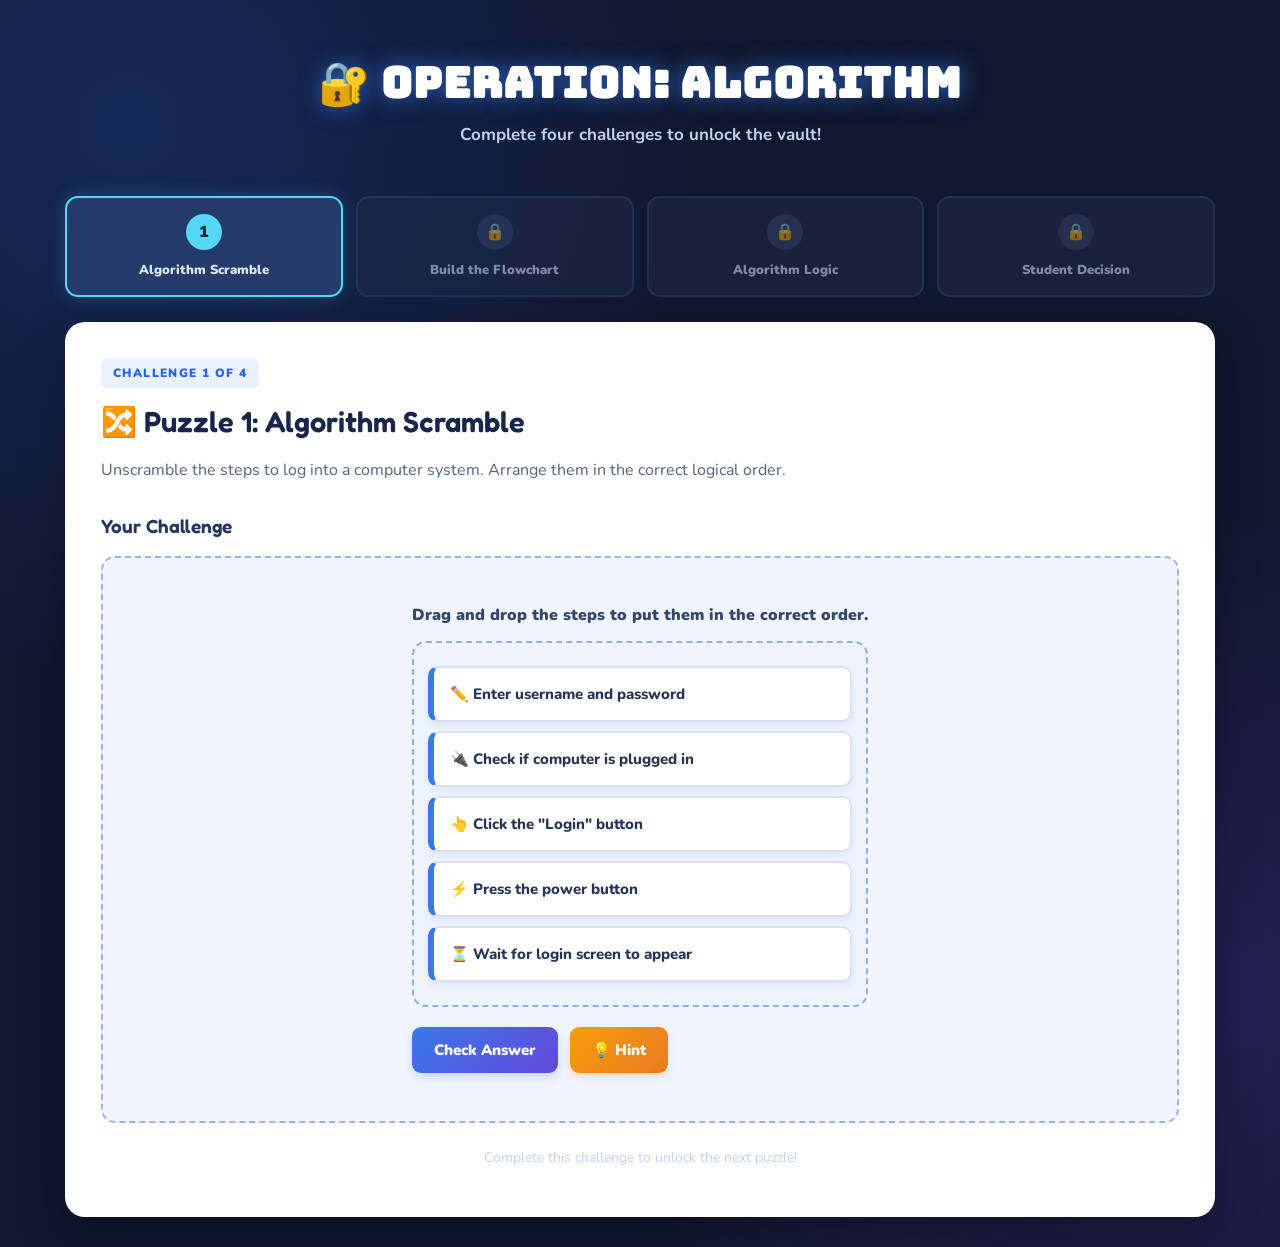
==== index.html @ 51a8e347 "Initial commit" ====
<!DOCTYPE html>
<html lang="en">
  <head>
    <meta charset="UTF-8">
    <link rel="stylesheet" href="./style.css">
    <meta name="viewport" content="width=device-width, initial-scale=1.0">
    <title>Operation: Algorithm</title>
  </head>
  <body>
<link href="https://fonts.googleapis.com/css2?family=Bungee&family=Fredoka:wght@500;600;700&family=Nunito:wght@400;600;700;800;900&display=swap" rel="stylesheet">    
  
<div class="page">

  <header class="page-header">
    <h1>🔐 Operation: Algorithm</h1>
    <p>Complete four challenges to unlock the vault!</p>
  </header>

  <!-- PROGRESS TRACKER -->

  <nav class="progress-tracker">
  <div id="progress1" class="progress-step active">
    <span>1</span><p>Algorithm Scramble</p>
  </div>
  <div id="progress2" class="progress-step locked">
    <span>🔒</span><p>Build the Flowchart</p>
  </div>
  <div id="progress3" class="progress-step locked">
    <span>🔒</span><p>Algorithm Logic</p>
  </div>
  <div id="progress4" class="progress-step locked">
    <span>🔒</span><p>Student Decision</p>
  </div>
</nav>


  <!-- ACTIVE PUZZLE -->

  <main class="puzzle-card">

    <section id="puzzle1">
    <div class="puzzle-heading">
      <span class="level">CHALLENGE 1 OF 4</span>
      <h2>🔀 Puzzle 1: Algorithm Scramble</h2>
      <p>
        Unscramble the steps to log into a computer system.
        Arrange them in the correct logical order.
      </p>
    </div>

    <div class="activity-area">

      <h3>Your Challenge</h3>

      <div class="placeholder">
        
<div class="scramble-activity">

  <p class="instructions">
    Drag and drop the steps to put them in the correct order.
  </p>

  <ol id="stepList" class="step-list">

    <li draggable="true" data-step="4">
      ✏️ Enter username and password
    </li>

    <li draggable="true" data-step="1">
      🔌 Check if computer is plugged in
    </li>

    <li draggable="true" data-step="5">
      👆 Click the "Login" button
    </li>

    <li draggable="true" data-step="2">
      ⚡ Press the power button
    </li>

    <li draggable="true" data-step="3">
      ⏳ Wait for login screen to appear
    </li>

  </ol>

  <div class="button-area">

    <button id="checkAnswer">Check Answer</button>

    <button id="hintButton" class="hint-button">
      💡 Hint
    </button>

    <button id="nextPuzzle" class="next-button" hidden>
  Next Puzzle →
</button>

  </div>

  <div id="feedback" class="feedback"></div>

  <div id="hintMessage" class="hint-message"></div>

</div>

      </div>

    </div>

    <div class="puzzle-footer">
      <p>Complete this challenge to unlock the next puzzle!</p>
    </div>
    </section>
    
<!-- PUZZLE 2 -->
<section id="puzzle2" class="puzzle-section" hidden>

  <div class="puzzle-heading">
  <span class="level">CHALLENGE 2 OF 4</span>
  <h2>📚 Puzzle 2: Build the Flowchart</h2>
  <p>
    You arrive at school and need to get your materials for the morning classes. What is the correct sequence of steps you need to tkae to unlock your locker and get ready for the day.
  </p>
</div>

<div class="flowchart-activity">

  <div class="shape-palette">
    <h3>Available Shapes</h3>
    <p>Drag each piece into the flowchart.</p>

    <div class="draggable-pieces">

  <div class="flow-piece start-piece" draggable="true" data-piece="start">
    START
  </div>

  <div class="flow-piece process-piece" draggable="true" data-piece="locker">
    Go to your locker
  </div>

  <div class="flow-piece process-piece" draggable="true" data-piece="combination">
    Enter your combination
  </div>

  <div class="flow-piece decision-piece" draggable="true" data-piece="decision">
    Does the locker open?
  </div>

  <div class="flow-piece process-piece" draggable="true" data-piece="materials">
    Get materials for morning classes
  </div>

  <div class="flow-piece process-piece" draggable="true" data-piece="secure">
    Close locker and secure lock
  </div>

  <div class="flow-piece process-piece" draggable="true" data-piece="retry">
    Check combination and try again
  </div>

  <div class="flow-piece end-piece" draggable="true" data-piece="end">
    END
  </div>

</div>
  </div>

  <div class="flowchart-workspace">
  <h3>Flowchart Diagram</h3>
  <p>Drag the shapes into the correct places.</p>

  <div class="flow-column">

    <div class="flow-slot" data-answer="start"></div>
    <div class="arrow">↓</div>

    <div class="flow-slot" data-answer="locker"></div>
    <div class="arrow">↓</div>

    <div class="flow-slot" data-answer="combination"></div>
    <div class="arrow">↓</div>

    <div class="flow-slot decision-slot" data-answer="decision"></div>

  </div>

  <!-- Branches appear after the decision is placed -->
  <div id="decisionBranches" hidden>

    <div class="branch-area">

      <div class="branch">
        <h4>YES</h4>
        <div class="arrow">↓</div>
        <div class="flow-slot" data-answer="materials"></div>
        <div class="arrow">↓</div>
        <div class="flow-slot" data-answer="secure"></div>
      </div>

      <div class="branch">
        <h4>NO</h4>
        <div class="arrow">↓</div>
        <div class="flow-slot" data-answer="retry"></div>
        <div class="arrow">↶</div>
        <p>Return to Enter your combination</p>
      </div>

    </div>

    <p class="merge-note">After securing your locker, follow the path to END.</p>

    <div class="arrow">↓</div>
    <div class="flow-slot end-slot" data-answer="end"></div>

  </div>
</div>
</div>

<div class="button-area">
  <button id="checkFlowchart">Check Answer</button>
  <button id="hintFlowchart" class="hint-button">💡 Hint</button>
  <button id="nextPuzzle3" class="next-button" hidden>
    Next Puzzle →
  </button>
</div>

<div id="flowFeedback" class="feedback"></div>
<div id="flowHint" class="hint-message"></div>

</section>

<!-- PUZZLE 3 -->
    
<section id="puzzle3" class="puzzle-section" hidden>

  <div class="puzzle-heading">
    <span class="level">CHALLENGE 3 OF 4</span>
    <h2>🧠 Puzzle 3: Find the Largest Number</h2>

    <p>
      Looking at a short list of numbers, you might quickly spot the largest
      number. But what if a computer had to search through hundreds, thousands,
      or even millions of numbers?
    </p>

    <p>
      A computer needs step-by-step instructions to solve this problem.
      In this challenge, you'll build an algorithm that checks each number,
      keeps track of the largest one, and reports the answer when it reaches
      the end of the list.
    </p>
  </div>


<div class="flowchart-activity">

  <div class="shape-palette">
    <h3>Available Steps</h3>
    <p>Drag each piece into the flowchart.</p>

    <div class="draggable-pieces" id="pieces3">
      <div class="flow-piece start-piece" draggable="true" data-piece="start3">START</div>
      <div class="flow-piece process-piece" draggable="true" data-piece="initialize">Set the largest number to the first number in the list.</div>
      <div class="flow-piece process-piece" draggable="true" data-piece="next">Look at the next number in the list.</div>
      <div class="flow-piece decision-piece" draggable="true" data-piece="compare">Is this number larger than the current largest number?</div>
      <div class="flow-piece process-piece" draggable="true" data-piece="update">Update the largest number.</div>
      <div class="flow-piece decision-piece" draggable="true" data-piece="more">Are there more numbers to check?</div>
      <div class="flow-piece process-piece" draggable="true" data-piece="report">Report the largest number.</div>
      <div class="flow-piece end-piece" draggable="true" data-piece="end3">END</div>
    </div>
  </div>

  <div class="flowchart-workspace">
    <h3>Build the Algorithm</h3>
    <p>Your challenge: Arrange the steps to show how a computer finds the largest number.</p>

    <div class="flow-column">
      <div class="flow-slot" data-answer="start3"></div>
      <div class="arrow">↓</div>
      <div class="flow-slot" data-answer="initialize"></div>
      <div class="arrow">↓</div>
      <div class="flow-slot" data-answer="next"></div>
      <div class="arrow">↓</div>
      <div class="flow-slot decision-slot" data-answer="compare"></div>
    </div>

    <div id="compareBranches" hidden>
      <div class="branch-area">
        <div class="branch">
          <h4>YES</h4>
          <div class="arrow">↓</div>
          <div class="flow-slot" data-answer="update"></div>
        </div>

        <div class="branch">
          <h4>NO</h4>
          <div class="arrow">↓</div>
          <p>Keep the current largest number</p>
        </div>
      </div>

      <div class="arrow">↓</div>

      <div class="flow-column">
        <div class="flow-slot decision-slot" data-answer="more"></div>
      </div>

      <div id="moreBranches" hidden>
        <div class="branch-area">
          <div class="branch">
            <h4>YES</h4>
            <div class="arrow">↶</div>
            <p>Return to Look at the next number</p>
          </div>

          <div class="branch">
            <h4>NO</h4>
            <div class="arrow">↓</div>
            <div class="flow-slot" data-answer="report"></div>
            <div class="arrow">↓</div>
            <div class="flow-slot end-slot" data-answer="end3"></div>
          </div>
        </div>
      </div>
    </div>
  </div>

</div>

  
<div class="button-area">
  <button id="checkPuzzle3">Check Answer</button>
  <button id="hintPuzzle3" class="hint-button">💡 Hint</button>
  <button id="nextPuzzle4" class="next-button" hidden>Final Challenge →</button>
</div>

<div id="puzzle3Feedback" class="feedback"></div>
<div id="puzzle3Hint" class="hint-message"></div>
</section>

<!-- PUZZLE 4 -->

<section id="puzzle4" class="puzzle-section" hidden>

  <div class="puzzle-heading">
    <span class="level">FINAL CHALLENGE • PUZZLE 4</span>
<h2>🐞 Algorithm Debugger: Moana Ticket Booth</h2>
<p>
  Your school is putting on the play <em>Moana</em>, and families can order
  tickets through an online ticket system. The system is supposed to make
  ordering tickets easy, but something isn't working right!
  In each round, read the situation and study the algorithm.
  Can you figure out the problem and choose the best fix?
</p>
  </div>

  <div class="debugger-activity">

    <div class="debugger-progress">
      <span id="debugRound">ROUND 1 OF 4</span>
      <span id="debugScore">0 correct</span>
    </div>

    <h3 id="debugTitle">Check the Inventory</h3>
    <p id="debugScenario"></p>

    <div class="algorithm-box">
      <h4>THE ALGORITHM</h4>
      <ol id="debugSteps"></ol>
    </div>

    <h3 id="debugQuestion">What is the problem?</h3>

    <div id="debugChoices" class="debug-choices"></div>

    <div id="debugFeedback" class="feedback"></div>

    <div class="button-area">
      <button id="checkDebugAnswer">Check Answer</button>
      <button id="nextDebugRound" class="next-button" hidden>Next Round →</button>
    </div>

  </div>

  <div id="vaultComplete" hidden>
    <h2>🔓 Mission Accomplished!</h2>
    <p>🎉 Congratulations! Mission Complete!</p>
      <p>You completed all four challenges in <strong>Operation: Algorithm!</strong></p>
      <p>You used <strong>sequencing</strong>, <strong>decisions</strong>, <strong>loops</strong>, and <strong>debugging</strong> to solve problems–skills that computer scientists use every day.</p>
      <p>But these skills aren't just for computers! People use them to plan events, follow recipes, organize schedules, solve problems, and figure out what to do when things don't go as planned.</p>
      <p>The big takeaway: <strong>No matter what you do in the future, knowing how to break down a problem, test a solution, and make improvements is a valuable skill!</strong></p>
  </div>

</section>

  </main>


</div>


    <script src="./script.js"></script>
  </body>
</html>
---- style.css ----
/* =========================================
   THE ALGORITHM VAULT
   Modern digital escape-room design
========================================= */

/* GENERAL PAGE */

* {
  box-sizing: border-box;
}

body {
  font-family: 'Nunito', 'Trebuchet MS', sans-serif;
  background:
    radial-gradient(ellipse at 10% 10%, rgba(37, 99, 235, 0.22), transparent 35%),
    radial-gradient(ellipse at 90% 80%, rgba(124, 58, 237, 0.20), transparent 35%),
    #10182f;
  color: #26334d;
  margin: 0;
  padding: 30px;
  min-height: 100vh;
}

.page {
  max-width: 1150px;
  margin: auto;
}

/* HEADER */

.page-header {
  text-align: center;
  margin-bottom: 35px;
  padding: 25px 15px 15px;
}

.page-header h1 {
  font-family: 'Bungee', 'Arial Black', sans-serif;
  color: #ffffff;
  font-size: clamp(25px, 4vw, 42px);
  letter-spacing: 1px;
  margin: 0 0 12px;
  text-shadow: 0 0 22px rgba(59, 130, 246, 0.65);
}

.page-header p {
  color: #c2d0f0;
  font-size: 17px;
  font-weight: 700;
  margin: 0;
}

/* PROGRESS TRACKER */

.progress-tracker {
  display: grid;
  grid-template-columns: repeat(4, 1fr);
  gap: 13px;
  margin-bottom: 25px;
}

.progress-step {
  background: #1c2947;
  color: #dbe5fa;
  border-radius: 13px;
  padding: 16px 8px;
  text-align: center;
  border: 2px solid #354567;
  transition: all 0.25s ease;
}

.progress-step span {
  display: inline-flex;
  justify-content: center;
  align-items: center;
  width: 36px;
  height: 36px;
  border-radius: 50%;
  font-weight: 900;
  font-size: 16px;
  margin-bottom: 6px;
  background: #354567;
  color: #dbe5fa;
}

.progress-step p {
  font-size: 13px;
  font-weight: 900;
  margin: 5px 0 0;
}

.progress-step.active {
  background: #253b69;
  border-color: #54d8f5;
  box-shadow: 0 0 18px rgba(84, 216, 245, 0.22);
}

.progress-step.active span {
  background: #54d8f5;
  color: #12213d;
}

.progress-step.locked {
  opacity: 0.55;
}

.progress-step.completed {
  background: #163f43;
  border-color: #35d0a1;
}

.progress-step.completed span {
  background: #35d0a1;
  color: #10342e;
}

/* PUZZLE CARD */

.puzzle-card {
  background: #ffffff;
  border-radius: 20px;
  padding: 35px;
  border: 1px solid rgba(255, 255, 255, 0.65);
  box-shadow: 0 15px 45px rgba(0, 0, 0, 0.28);
}

.level {
  display: inline-block;
  color: #2563eb;
  background: #e9f1ff;
  font-size: 12px;
  font-weight: 1000;
  letter-spacing: 1.4px;
  padding: 7px 12px;
  border-radius: 6px;
  margin-bottom: 10px;
}

.puzzle-heading h2 {
  font-family: 'Bungee', 'Arial Black', sans-serif;
  color: #17264a;
  font-size: clamp(21px, 3vw, 29px);
  line-height: 1.3;
  margin: 5px 0 12px;
}

.puzzle-heading p {
  line-height: 1.7;
  color: #53627d;
  font-size: 16px;
  max-width: 850px;
}

/* ACTIVITY AREA */

.activity-area {
  margin-top: 30px;
}

.activity-area h3 {
  font-size: 19px;
  color: #25375d;
  font-weight: 1000;
}

.placeholder {
  background: #f1f5ff;
  border: 2px dashed #9bb5e8;
  border-radius: 14px;
  min-height: 300px;
  display: flex;
  justify-content: center;
  align-items: center;
  color: #7384a4;
}

/* FOOTER */

.puzzle-footer {
  text-align: center;
  color: #c2d0f0;
  font-size: 14px;
  margin-top: 25px;
}

/* =========================================
   PUZZLE 1: ALGORITHM SCRAMBLE
========================================= */

.scramble-activity {
  max-width: 700px;
  margin: 30px auto;
}

.instructions {
  font-weight: 900;
  color: #34476b;
  margin-bottom: 15px;
  font-size: 16px;
}

.step-list {
  list-style: none;
  padding: 14px;
  margin: 0;
  background: #edf3ff;
  border: 2px dashed #91afe7;
  border-radius: 14px;
}

.step-list li {
  background: #ffffff;
  color: #243452;
  border: 2px solid #d8e2f2;
  border-left: 6px solid #3978e8;
  border-radius: 10px;
  padding: 16px;
  margin: 9px 0;
  cursor: grab;
  font-size: 15px;
  font-weight: 800;
  box-shadow: 0 3px 7px rgba(30, 55, 100, 0.07);
  transition: all 0.2s ease;
}

.step-list li:hover {
  background: #f0f6ff;
  border-color: #3978e8;
  transform: translateX(3px);
}

.step-list li.dragging {
  opacity: 0.4;
  border: 2px dashed #2563eb;
}

/* BUTTONS */

.button-area {
  display: flex;
  flex-wrap: wrap;
  gap: 12px;
  margin-top: 20px;
}

.button-area button {
  border: none;
  border-radius: 9px;
  padding: 13px 22px;
  font-family: inherit;
  font-size: 15px;
  font-weight: 1000;
  cursor: pointer;
  color: white;
  background: linear-gradient(135deg, #3978e8, #6548db);
  box-shadow: 0 4px 10px rgba(57, 120, 232, 0.22);
  transition: all 0.2s ease;
}

.button-area button:hover {
  transform: translateY(-2px);
  filter: brightness(1.08);
  box-shadow: 0 6px 15px rgba(57, 120, 232, 0.3);
}

.button-area button:active {
  transform: translateY(0);
}

.button-area button:disabled {
  opacity: 0.55;
  cursor: not-allowed;
  transform: none;
}

.button-area .hint-button {
  background: linear-gradient(135deg, #f59e0b, #ea7b22);
  box-shadow: 0 4px 10px rgba(234, 123, 34, 0.2);
}

.button-area .next-button {
  background: linear-gradient(135deg, #10a779, #087d70);
  box-shadow: 0 4px 10px rgba(16, 167, 121, 0.2);
}

/* FEEDBACK AND HINTS */

.feedback {
  margin-top: 18px;
  font-weight: 1000;
  font-size: 16px;
  line-height: 1.6;
}

.feedback.correct {
  color: #087d54;
  background: #e4f8ef;
  border-left: 5px solid #10a779;
  border-radius: 7px;
  padding: 12px 15px;
}

.feedback.incorrect {
  color: #b52c43;
  background: #fff0f1;
  border-left: 5px solid #e34b62;
  border-radius: 7px;
  padding: 12px 15px;
}

.hint-message {
  margin-top: 12px;
  color: #a45b08;
  background: #fff6df;
  border-left: 5px solid #f3ad35;
  border-radius: 7px;
  padding: 12px 15px;
  font-size: 14px;
  font-weight: 800;
  line-height: 1.5;
}

/* COMPLETED PROGRESS */

.progress-step.completed {
  background: #163f43;
  border-color: #35d0a1;
}

.progress-step.completed span {
  background: #35d0a1;
  color: #10342e;
}

/* =========================================
   PUZZLES 2 AND 3: FLOWCHARTS
========================================= */

.flowchart-activity {
  display: grid;
  grid-template-columns: 1fr 1.5fr;
  gap: 22px;
  margin-top: 25px;
  align-items: start;
}

.shape-palette,
.flowchart-workspace {
  background: #f1f5ff;
  border: 2px solid #d8e3f7;
  border-radius: 14px;
  padding: 20px;
  box-shadow: 0 4px 12px rgba(30, 55, 100, 0.05);
}

.shape-palette h3,
.flowchart-workspace h3 {
  margin-top: 0;
  color: #25375d;
  font-size: 18px;
  font-weight: 1000;
}

.draggable-pieces {
  display: flex;
  flex-direction: column;
  gap: 12px;
  margin-top: 15px;
  min-height: 150px;
}

/* DRAGGABLE FLOWCHART PIECES */

.flow-piece {
  box-sizing: border-box;
  display: flex;
  justify-content: center;
  align-items: center;
  text-align: center;
  font-weight: 1000;
  color: #29364a;
  padding: 15px;
  cursor: grab;
  user-select: none;
  min-height: 75px;
  width: 100%;
  max-width: 200px;
  align-self: center;
  box-shadow: 0 4px 8px rgba(30, 55, 100, 0.10);
  transition: filter 0.2s, transform 0.2s;
}

.flow-piece:hover {
  filter: brightness(1.04);
  transform: scale(1.03);
}

/* START AND END */

.start-piece,
.end-piece {
  background: #c9f5e9;
  border: 3px solid #159d81;
  border-radius: 50px;
  min-height: 65px;
}

/* PROCESS */

.process-piece {
  background: #e5ddff;
  border: 3px solid #8055d9;
  border-radius: 9px;
}

/* DECISION */

.decision-piece {
  background: #fff0bd;
  border: 3px solid #e1a525;
  clip-path: polygon(50% 0%, 100% 50%, 50% 100%, 0% 50%);
  min-height: 145px;
  padding: 30px 35px;
}

/* FLOWCHART WORKSPACE */

.flow-column {
  display: flex;
  flex-direction: column;
  align-items: center;
}

.flow-slot {
  background: #ffffff;
  color: #73819a;
  border: 2px dashed #91a4c4;
  border-radius: 9px;
  padding: 15px 8px;
  min-height: 55px;
  width: 85%;
  box-sizing: border-box;
  display: flex;
  justify-content: center;
  align-items: center;
  text-align: center;
  font-weight: 900;
  transition: background 0.2s, border-color 0.2s;
}

.decision-slot {
  width: 150px;
  min-height: 100px;
  transform: rotate(0deg);
  border-color: #e1b54f;
}

.end-slot {
  width: 150px;
  border-radius: 30px;
  border-color: #69bda8;
  margin: 0 auto;
}

.flowchart-workspace .arrow {
  font-size: 26px;
  color: #5875a7;
  padding: 5px;
  text-align: center;
  font-weight: 1000;
}

/* YES AND NO BRANCHES */

.branch-area {
  display: grid;
  grid-template-columns: 1fr 1fr;
  gap: 12px;
  margin-top: 15px;
}

.branch {
  background: #e5ecfa;
  border: 1px solid #d2def2;
  border-radius: 10px;
  padding: 12px 5px;
  display: flex;
  flex-direction: column;
  align-items: center;
}

.branch h4 {
  margin: 5px;
  color: #315eb0;
  font-size: 15px;
  font-weight: 1000;
}

.branch .flow-slot {
  width: 95%;
  font-size: 13px;
}

.merge-note {
  text-align: center;
  font-size: 13px;
  color: #64748b;
  font-weight: 900;
  margin-top: 18px;
}

.flow-slot.drag-over {
  background: #d8f7ec;
  border-color: #10a779;
}

.flow-slot.has-piece {
  border: 2px solid transparent;
  background: transparent;
}

/* =========================================
   PUZZLE 4: ALGORITHM DEBUGGER
========================================= */

.debugger-activity {
  margin-top: 25px;
}

.debugger-progress {
  display: flex;
  justify-content: space-between;
  gap: 12px;
  background: #e9f1ff;
  border: 1px solid #c8dafa;
  padding: 14px 18px;
  border-radius: 10px;
  font-weight: 1000;
  color: #315eb0;
  font-size: 14px;
}

.algorithm-box {
  background: #f1f5ff;
  border: 2px solid #d5e2f8;
  border-left: 6px solid #3978e8;
  border-radius: 12px;
  padding: 20px;
  margin: 22px 0;
}

.algorithm-box h4 {
  margin-top: 0;
  color: #315eb0;
  font-size: 14px;
  letter-spacing: 1px;
  font-weight: 1000;
}

.algorithm-box ol {
  padding-left: 25px;
  line-height: 1.9;
  color: #34445f;
  font-weight: 700;
}

.debugger-activity h3 {
  color: #25375d;
  font-size: 19px;
  font-weight: 1000;
}

/* MULTIPLE CHOICE */

.debug-choices {
  display: flex;
  flex-direction: column;
  gap: 11px;
  margin: 18px 0;
}

.debug-choice {
  display: flex;
  align-items: flex-start;
  gap: 12px;
  background: #f5f7fc;
  border: 2px solid #dce4f2;
  border-radius: 10px;
  padding: 15px;
  cursor: pointer;
  line-height: 1.6;
  font-weight: 800;
  color: #34445f;
  transition: all 0.2s ease;
}

.debug-choice:hover {
  background: #edf3ff;
  border-color: #6b91e8;
  transform: translateX(3px);
}

.debug-choice input {
  margin-top: 5px;
  accent-color: #3978e8;
  width: 17px;
  height: 17px;
  flex-shrink: 0;
}

.debug-choice:has(input:checked) {
  background: #e4edff;
  border-color: #3978e8;
  box-shadow: 0 0 0 2px rgba(57, 120, 232, 0.10);
}

/* VAULT COMPLETION */

#vaultComplete {
  text-align: center;
  background: linear-gradient(135deg, #e1faee, #d3f5f2);
  border: 3px solid #35b98d;
  border-radius: 16px;
  padding: 35px 25px;
  margin-top: 25px;
  box-shadow: 0 8px 25px rgba(16, 167, 121, 0.12);
}

#vaultComplete h2 {
  font-family: 'Bungee', 'Arial Black', sans-serif;
  color: #087d54;
  font-size: clamp(20px, 3vw, 28px);
}

#vaultComplete p {
  color: #285c50;
  line-height: 1.7;
  font-size: 16px;
}

/* =========================================
   RESPONSIVE DESIGN
========================================= */

@media (max-width: 750px) {

  body {
    padding: 15px;
  }

  .puzzle-card {
    padding: 22px;
  }

  .flowchart-activity {
    grid-template-columns: 1fr;
  }

  .progress-tracker {
    gap: 8px;
  }

  .progress-step {
    padding: 12px 5px;
  }

  .progress-step p {
    font-size: 12px;
  }
}

@media (max-width: 480px) {

  .progress-tracker {
    grid-template-columns: repeat(2, 1fr);
  }

  .puzzle-card {
    padding: 17px;
    border-radius: 14px;
  }

  .button-area {
    flex-direction: column;
  }

  .button-area button {
    width: 100%;
  }

  .debugger-progress {
    flex-direction: column;
  }

  .branch-area {
    gap: 7px;
  }
}


/* FUN HEADING FONTS */

.page-header h1 {
  font-family: 'Bungee', sans-serif;
}

.puzzle-heading h2,
.activity-area h3,
.shape-palette h3,
.flowchart-workspace h3,
.debugger-activity h3 {
  font-family: 'Fredoka', sans-serif;
  font-weight: 600;
}

#vaultComplete h2 {
  font-family: 'Bungee', sans-serif;
}

/* Hide hint boxes when they have no message */
.hint-message:empty,
#flowHint:empty,
#puzzle3Hint:empty {
  display: none;
}

/* Keep flowchart piece text easy to read */
.flowchart-activity .flow-piece,
.flowchart-activity .flow-piece * {
  font-family: 'Nunito', sans-serif !important;
  font-weight: 700;
  line-height: 1.2;
}
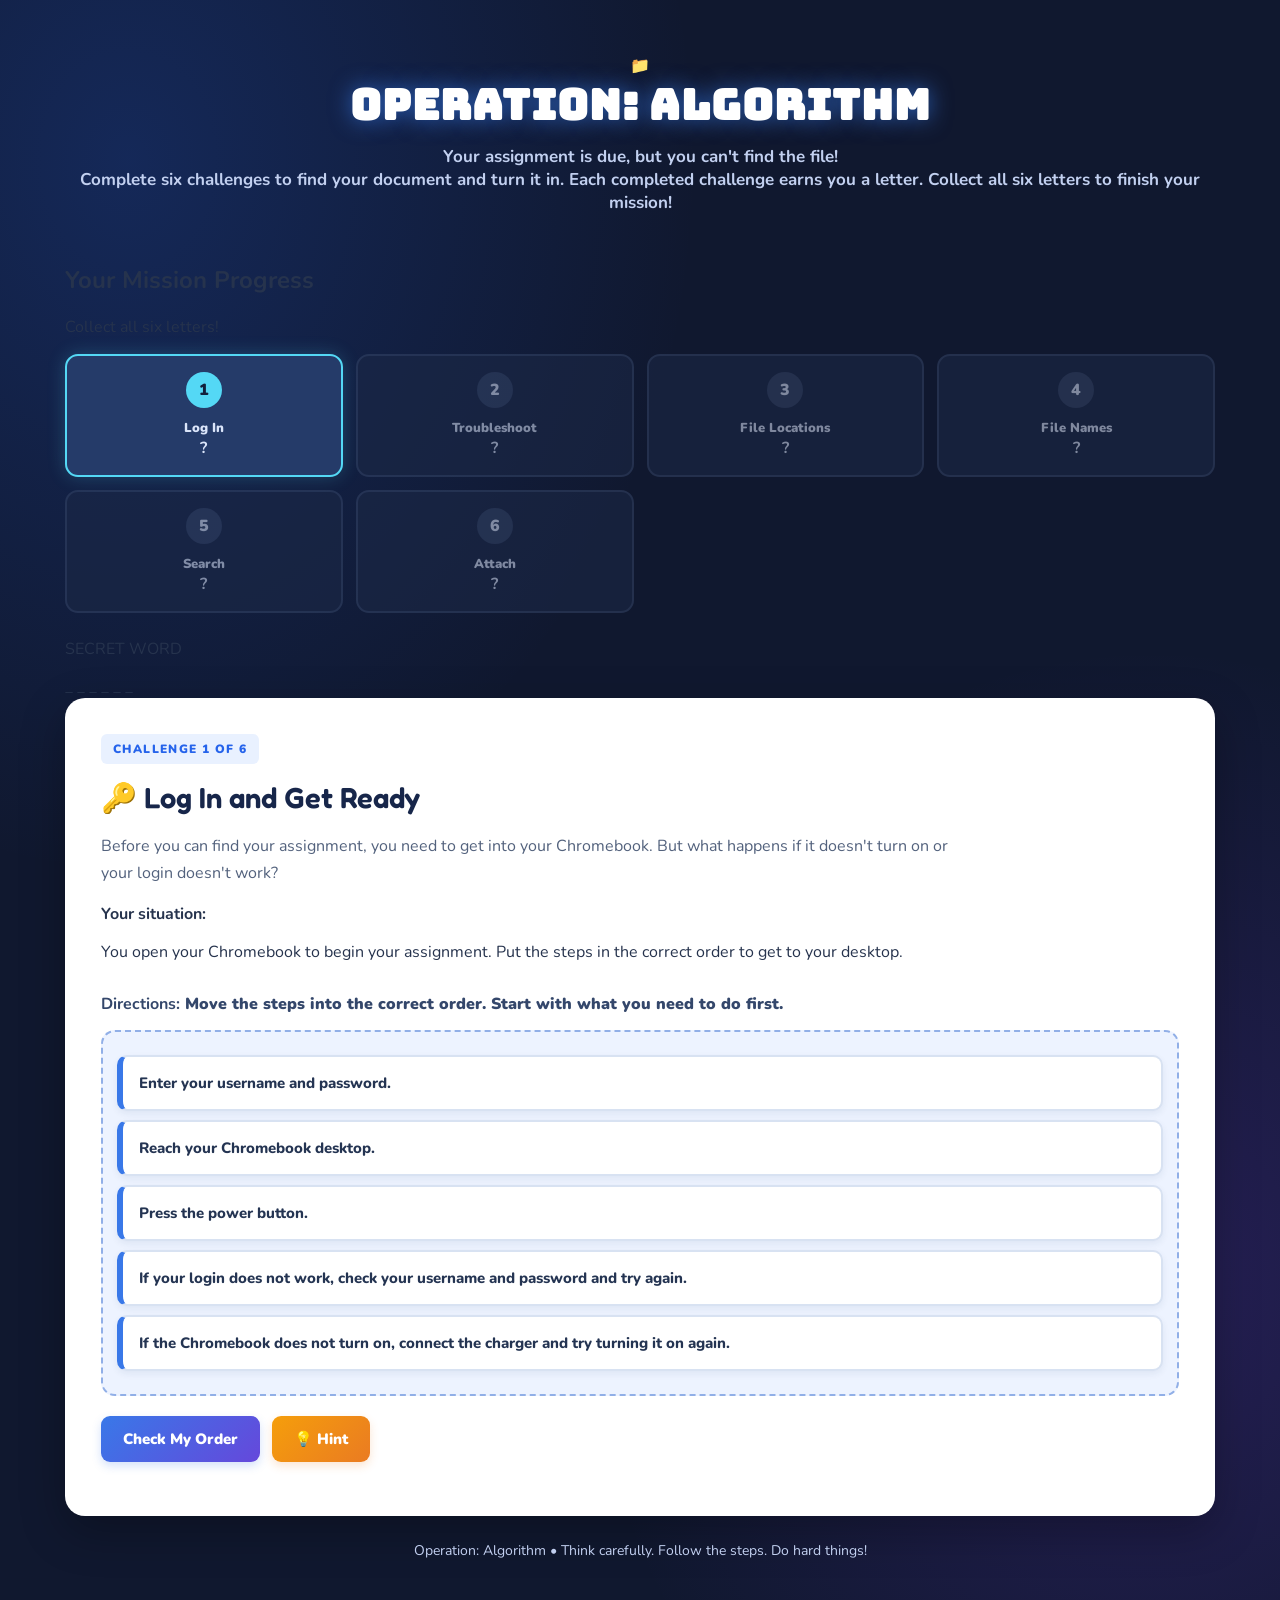
==== commit ef1fb40a: "Update index.html revision to new activity" ====
--- a/index.html
+++ b/index.html
@@ -1,406 +1,917 @@
+
 <!DOCTYPE html>
 <html lang="en">
-  <head>
-    <meta charset="UTF-8">
-    <link rel="stylesheet" href="./style.css">
-    <meta name="viewport" content="width=device-width, initial-scale=1.0">
-    <title>Operation: Algorithm</title>
-  </head>
-  <body>
-<link href="https://fonts.googleapis.com/css2?family=Bungee&family=Fredoka:wght@500;600;700&family=Nunito:wght@400;600;700;800;900&display=swap" rel="stylesheet">    
-  
-<div class="page">
-
-  <header class="page-header">
-    <h1>🔐 Operation: Algorithm</h1>
-    <p>Complete four challenges to unlock the vault!</p>
-  </header>
-
-  <!-- PROGRESS TRACKER -->
-
-  <nav class="progress-tracker">
-  <div id="progress1" class="progress-step active">
-    <span>1</span><p>Algorithm Scramble</p>
+
+<head>
+  <meta charset="UTF-8">
+
+  <!-- Helps the page fit properly on phones and tablets. -->
+  <meta name="viewport" content="width=device-width, initial-scale=1.0">
+
+  <title>Operation: Algorithm</title>
+
+  <!-- Google Fonts: Bungee for the main title, Fredoka for headings,
+       and Nunito for directions and activity text. -->
+  <link rel="preconnect" href="https://fonts.googleapis.com">
+  <link rel="preconnect" href="https://fonts.gstatic.com" crossorigin>
+
+  <link href="https://fonts.googleapis.com/css2?family=Bungee&family=Fredoka:wght@400;500;600;700&family=Nunito:wght@400;600;700;800;900&display=swap" rel="stylesheet">
+
+  <!-- Connects this HTML file to the separate design file. -->
+  <link rel="stylesheet" href="style.css">
+</head>
+
+<body>
+
+  <div class="page">
+
+    <!-- =========================================
+         PAGE HEADER
+         The title and story introduction.
+    ========================================== -->
+
+    <header class="page-header">
+      <div class="header-icon">📁</div>
+
+      <h1>Operation: Algorithm</h1>
+
+      <p class="subtitle">
+        Your assignment is due, but you can't find the file!
+      </p>
+
+      <p class="story-intro">
+        Complete six challenges to find your document and turn it in.
+        Each completed challenge earns you a letter. Collect all six letters
+        to finish your mission!
+      </p>
+    </header>
+
+
+    <!-- =========================================
+         PROGRESS TRACKER
+         Each puzzle awards one letter toward ATTACH.
+         JavaScript will update the letters as students
+         complete each challenge.
+    ========================================== -->
+
+    <section class="progress-section" aria-label="Mission progress">
+
+      <div class="progress-heading">
+        <h2>Your Mission Progress</h2>
+        <p>Collect all six letters!</p>
+      </div>
+
+      <div class="progress-tracker">
+
+        <div class="progress-step active" id="progress1">
+          <span class="progress-number">1</span>
+          <p>Log In</p>
+          <strong class="progress-letter" id="letter1">?</strong>
+        </div>
+
+        <div class="progress-step locked" id="progress2">
+          <span class="progress-number">2</span>
+          <p>Troubleshoot</p>
+          <strong class="progress-letter" id="letter2">?</strong>
+        </div>
+
+        <div class="progress-step locked" id="progress3">
+          <span class="progress-number">3</span>
+          <p>File Locations</p>
+          <strong class="progress-letter" id="letter3">?</strong>
+        </div>
+
+        <div class="progress-step locked" id="progress4">
+          <span class="progress-number">4</span>
+          <p>File Names</p>
+          <strong class="progress-letter" id="letter4">?</strong>
+        </div>
+
+        <div class="progress-step locked" id="progress5">
+          <span class="progress-number">5</span>
+          <p>Search</p>
+          <strong class="progress-letter" id="letter5">?</strong>
+        </div>
+
+        <div class="progress-step locked" id="progress6">
+          <span class="progress-number">6</span>
+          <p>Attach</p>
+          <strong class="progress-letter" id="letter6">?</strong>
+        </div>
+
+      </div>
+
+      <!-- The secret word will be revealed as letters are earned. -->
+      <div class="secret-word-area">
+        <p>SECRET WORD</p>
+        <div class="secret-word" id="secretWord">
+          <span>_</span>
+          <span>_</span>
+          <span>_</span>
+          <span>_</span>
+          <span>_</span>
+          <span>_</span>
+        </div>
+      </div>
+
+    </section>
+
+
+    <!-- =========================================
+         MAIN PUZZLE CARD
+         All six puzzles live inside this card.
+         Only Puzzle 1 is visible at the beginning.
+    ========================================== -->
+
+    <main class="puzzle-card">
+
+
+      <!-- =======================================
+           PUZZLE 1: LOG IN AND GET READY
+           Students arrange the Chromebook login
+           steps in the correct order.
+      ======================================== -->
+
+      <section class="puzzle" id="puzzle1">
+
+        <div class="puzzle-heading">
+          <span class="level">CHALLENGE 1 OF 6</span>
+
+          <h2>🔑 Log In and Get Ready</h2>
+
+          <p>
+            Before you can find your assignment, you need to get into your
+            Chromebook. But what happens if it doesn't turn on or your login
+            doesn't work?
+          </p>
+        </div>
+
+        <div class="scenario-box">
+          <strong>Your situation:</strong>
+          <p>
+            You open your Chromebook to begin your assignment.
+            Put the steps in the correct order to get to your desktop.
+          </p>
+        </div>
+
+        <div class="activity-area">
+
+          <p class="instructions">
+            <strong>Directions:</strong> Move the steps into the correct order.
+            Start with what you need to do first.
+          </p>
+
+          <!-- JavaScript will let students rearrange these list items. -->
+          <ol class="step-list" id="stepList">
+
+            <li draggable="true" data-step="3">
+              Enter your username and password.
+            </li>
+
+            <li draggable="true" data-step="5">
+              Reach your Chromebook desktop.
+            </li>
+
+            <li draggable="true" data-step="1">
+              Press the power button.
+            </li>
+
+            <li draggable="true" data-step="4">
+              If your login does not work, check your username and password
+              and try again.
+            </li>
+
+            <li draggable="true" data-step="2">
+              If the Chromebook does not turn on, connect the charger
+              and try turning it on again.
+            </li>
+
+          </ol>
+
+          <div class="button-area">
+            <button type="button" id="checkAnswer">
+              Check My Order
+            </button>
+
+            <button type="button" class="hint-button" id="hintButton">
+              💡 Hint
+            </button>
+          </div>
+
+          <div class="feedback" id="feedback" aria-live="polite"></div>
+          <div class="hint-message" id="hintMessage"></div>
+
+          <button type="button" class="next-button" id="nextPuzzle" hidden>
+            Collect Letter A and Continue →
+          </button>
+
+        </div>
+      </section>
+
+
+      <!-- =======================================
+           PUZZLE 2: WHAT SHOULD YOU DO?
+           Students build a flowchart to troubleshoot
+           a slow or frozen Chromebook page.
+      ======================================== -->
+
+      <section class="puzzle" id="puzzle2" hidden>
+
+        <div class="puzzle-heading">
+          <span class="level">CHALLENGE 2 OF 6</span>
+
+          <h2>🛠️ What Should You Do?</h2>
+
+          <p>
+            Your Chromebook is on, but a webpage is taking forever to load.
+            You need a plan for deciding what to do next.
+          </p>
+        </div>
+
+        <div class="scenario-box">
+          <strong>Your situation:</strong>
+          <p>
+            Build a flowchart that helps someone troubleshoot a webpage
+            that is not loading.
+          </p>
+        </div>
+
+        <div class="vocabulary-note">
+          <strong>Quick review:</strong>
+          A <strong>flowchart</strong> shows the steps in a process.
+          A <strong>decision</strong> asks a question, usually with
+          YES or NO paths.
+        </div>
+
+        <div class="flowchart-activity">
+
+          <!-- Students choose shapes from this palette. -->
+          <div class="shape-palette">
+            <h3>Flowchart Pieces</h3>
+
+            <p class="small-instructions">
+              Move the correct pieces into the flowchart.
+            </p>
+
+            <div class="draggable-pieces">
+
+              <div class="flow-piece start-piece"
+                   draggable="true"
+                   data-piece="start">
+                START
+              </div>
+
+              <div class="flow-piece process-piece"
+                   draggable="true"
+                   data-piece="refresh">
+                Refresh the webpage.
+              </div>
+
+              <div class="flow-piece decision-piece"
+                   draggable="true"
+                   data-piece="loaded">
+                Did the page load?
+              </div>
+
+              <div class="flow-piece process-piece"
+                   draggable="true"
+                   data-piece="check">
+                Check your internet connection.
+              </div>
+
+              <div class="flow-piece end-piece"
+                   draggable="true"
+                   data-piece="finish">
+                END
+              </div>
+
+            </div>
+          </div>
+
+
+          <!-- Students place the shapes into these slots. -->
+          <div class="flowchart-workspace">
+
+            <h3>Build Your Flowchart</h3>
+
+            <div class="flow-column">
+
+              <div class="flow-slot" data-answer="start">
+                Drop START here
+              </div>
+
+              <div class="arrow">↓</div>
+
+              <div class="flow-slot" data-answer="refresh">
+                Drop a process here
+              </div>
+
+              <div class="arrow">↓</div>
+
+              <div class="flow-slot decision-slot" data-answer="loaded">
+                Drop a decision here
+              </div>
+
+            </div>
+
+            <!-- YES and NO branches appear after the decision
+                 shape is correctly placed. -->
+            <div class="branch-area" id="decisionBranches" hidden>
+
+              <div class="branch">
+                <h4>YES</h4>
+
+                <div class="flow-slot" data-answer="finish">
+                  Drop END here
+                </div>
+              </div>
+
+              <div class="branch">
+                <h4>NO</h4>
+
+                <div class="flow-slot" data-answer="check">
+                  Drop a process here
+                </div>
+
+                <div class="arrow">↓</div>
+
+                <p class="branch-note">
+                  Then try refreshing the page again.
+                </p>
+              </div>
+
+            </div>
+
+            <p class="merge-note">
+              A good troubleshooting plan helps you decide what to try next.
+            </p>
+
+          </div>
+        </div>
+
+        <div class="button-area">
+          <button type="button" id="checkFlowchart">
+            Check My Flowchart
+          </button>
+
+          <button type="button" class="hint-button" id="hintFlowchart">
+            💡 Hint
+          </button>
+        </div>
+
+        <div class="feedback" id="flowFeedback" aria-live="polite"></div>
+        <div class="hint-message" id="flowHint"></div>
+
+        <button type="button" class="next-button" id="nextPuzzle3" hidden>
+          Collect Letter T and Continue →
+        </button>
+
+      </section>
+
+
+      <!-- =======================================
+           PUZZLE 3: WHERE DID IT GO?
+           Students learn the difference between
+           Google Drive, Downloads, and the Files app.
+      ======================================== -->
+
+      <section class="puzzle" id="puzzle3" hidden>
+
+        <div class="puzzle-heading">
+          <span class="level">CHALLENGE 3 OF 6</span>
+
+          <h2>📂 Where Did It Go?</h2>
+
+          <p>
+            You created your assignment, but now you need to figure out
+            where it is stored. The trick is knowing which place to check!
+          </p>
+        </div>
+
+        <div class="scenario-box">
+          <strong>Your situation:</strong>
+          <p>
+            A classmate is looking for a document on a Chromebook.
+            Help identify where each file belongs.
+          </p>
+        </div>
+
+        <!-- These three explanations clarify the different roles
+             of Drive, Downloads, and the Files app. -->
+        <div class="location-guide">
+
+          <div class="location-card">
+            <div class="location-icon">☁️</div>
+            <h3>Google Drive</h3>
+            <p>
+              Online storage connected to your Google account.
+              Your Google Docs files are usually saved here.
+            </p>
+          </div>
+
+          <div class="location-card">
+            <div class="location-icon">⬇️</div>
+            <h3>Downloads</h3>
+            <p>
+              A folder on your Chromebook that holds files
+              you downloaded to the device.
+            </p>
+          </div>
+
+          <div class="location-card">
+            <div class="location-icon">📁</div>
+            <h3>Files App</h3>
+            <p>
+              The Chromebook app you use to browse locations
+              such as Downloads and Google Drive.
+            </p>
+          </div>
+
+        </div>
+
+        <div class="activity-area">
+
+          <h3>Where Would You Look?</h3>
+
+          <p class="instructions">
+            Read each situation and choose the best answer.
+          </p>
+
+          <!-- JavaScript will create the questions and choices here. -->
+          <div class="location-questions" id="locationQuestions">
+
+            <div class="location-question" data-question="0">
+              <p>
+                <strong>1.</strong> You created a Google Doc while signed
+                into your school Google account. Where is it usually saved?
+              </p>
+
+              <div class="choice-list">
+                <button type="button" class="location-choice" data-choice="0">
+                  Downloads
+                </button>
+
+                <button type="button" class="location-choice" data-choice="1">
+                  Google Drive
+                </button>
+
+                <button type="button" class="location-choice" data-choice="2">
+                  The Recycle Bin
+                </button>
+              </div>
+
+              <div class="question-feedback" aria-live="polite"></div>
+            </div>
+
+            <div class="location-question" data-question="1">
+              <p>
+                <strong>2.</strong> You downloaded a PDF from a website.
+                Where should you look for it on your Chromebook?
+              </p>
+
+              <div class="choice-list">
+                <button type="button" class="location-choice" data-choice="0">
+                  Downloads
+                </button>
+
+                <button type="button" class="location-choice" data-choice="1">
+                  Google Classroom
+                </button>
+
+                <button type="button" class="location-choice" data-choice="2">
+                  The desktop wallpaper
+                </button>
+              </div>
+
+              <div class="question-feedback" aria-live="polite"></div>
+            </div>
+
+            <div class="location-question" data-question="2">
+              <p>
+                <strong>3.</strong> You want to browse both your downloaded
+                files and your Google Drive files on a Chromebook.
+                Which app can you use?
+              </p>
+
+              <div class="choice-list">
+                <button type="button" class="location-choice" data-choice="0">
+                  Calculator
+                </button>
+
+                <button type="button" class="location-choice" data-choice="1">
+                  Files
+                </button>
+
+                <button type="button" class="location-choice" data-choice="2">
+                  Camera
+                </button>
+              </div>
+
+              <div class="question-feedback" aria-live="polite"></div>
+            </div>
+
+          </div>
+
+          <div class="button-area">
+            <button type="button" id="checkLocations">
+              Check My Answers
+            </button>
+          </div>
+
+          <div class="feedback" id="locationFeedback" aria-live="polite"></div>
+
+          <button type="button" class="next-button" id="nextPuzzle4" hidden>
+            Collect Letter T and Continue →
+          </button>
+
+        </div>
+      </section>
+
+
+      <!-- =======================================
+           PUZZLE 4: NAME THAT FILE!
+           Students improve an unclear filename.
+      ======================================== -->
+
+      <section class="puzzle" id="puzzle4" hidden>
+
+        <div class="puzzle-heading">
+          <span class="level">CHALLENGE 4 OF 6</span>
+
+          <h2>✏️ Name That File!</h2>
+
+          <p>
+            You found several documents, but some have names that don't
+            tell you anything about their contents. It's time to give
+            your assignment a useful name!
+          </p>
+        </div>
+
+        <div class="scenario-box">
+          <strong>Your situation:</strong>
+          <p>
+            You created a Google Doc for your science assignment.
+            Its current name is "Untitled document." Choose a better name
+            so you can recognize it later.
+          </p>
+        </div>
+
+        <div class="file-example">
+
+          <div class="file-icon">📄</div>
+
+          <div class="file-details">
+            <span class="file-label">CURRENT FILE NAME</span>
+            <strong>Untitled document</strong>
+          </div>
+
+        </div>
+
+        <div class="naming-tip">
+          <strong>Helpful tip:</strong>
+          A useful filename tells you what the file is about.
+          Try including the class or subject and the topic.
+        </div>
+
+        <div class="activity-area">
+
+          <h3>Choose a Better Name</h3>
+
+          <p class="instructions">
+            Which filename would make this assignment easiest to find later?
+          </p>
+
+          <div class="filename-choices" id="filenameChoices">
+
+            <button type="button" class="filename-choice" data-choice="0">
+              Untitled document
+            </button>
+
+            <button type="button" class="filename-choice" data-choice="1">
+              My Work
+            </button>
+
+            <button type="button" class="filename-choice" data-choice="2">
+              Science Ecosystems Research
+            </button>
+
+            <button type="button" class="filename-choice" data-choice="3">
+              Document 7
+            </button>
+
+          </div>
+
+          <div class="feedback" id="filenameFeedback" aria-live="polite"></div>
+
+          <button type="button" class="next-button" id="nextPuzzle5" hidden>
+            Collect Letter A and Continue →
+          </button>
+
+        </div>
+      </section>
+
+
+      <!-- =======================================
+           PUZZLE 5: SEARCH AND FIND
+           Students use keywords to find the correct
+           document in a simulated Google Drive list.
+      ======================================== -->
+
+      <section class="puzzle" id="puzzle5" hidden>
+
+        <div class="puzzle-heading">
+          <span class="level">CHALLENGE 5 OF 6</span>
+
+          <h2>🔎 Search and Find</h2>
+
+          <p>
+            You gave your assignment a useful name. Now you need to find it
+            among all the other files in your Google Drive.
+          </p>
+        </div>
+
+        <div class="scenario-box">
+          <strong>Your situation:</strong>
+          <p>
+            Your missing assignment is called
+            <strong>Science Ecosystems Research</strong>.
+            Use the search bar to find the correct file.
+          </p>
+        </div>
+
+        <div class="drive-simulation">
+
+          <div class="drive-header">
+            <div class="drive-logo">☁️</div>
+            <h3>My Drive</h3>
+          </div>
+
+          <!-- This is a simulated search box.
+               It does not connect to an actual Google account. -->
+          <div class="drive-search">
+            <label for="driveSearch">Search files</label>
+
+            <div class="search-row">
+              <input
+                type="text"
+                id="driveSearch"
+                placeholder="Type a word from the filename..."
+                autocomplete="off"
+              >
+
+              <button type="button" id="searchDrive">
+                Search
+              </button>
+            </div>
+          </div>
+
+          <div class="drive-file-list" id="driveFileList">
+
+            <!-- JavaScript will display the matching files here. -->
+            <div class="drive-file" data-filename="Untitled document">
+              <span class="drive-file-icon">📄</span>
+              <span>Untitled document</span>
+            </div>
+
+            <div class="drive-file" data-filename="Math Fractions Practice">
+              <span class="drive-file-icon">📄</span>
+              <span>Math Fractions Practice</span>
+            </div>
+
+            <div class="drive-file" data-filename="Science Ecosystems Research">
+              <span class="drive-file-icon">📄</span>
+              <span>Science Ecosystems Research</span>
+            </div>
+
+            <div class="drive-file" data-filename="My Work">
+              <span class="drive-file-icon">📄</span>
+              <span>My Work</span>
+            </div>
+
+            <div class="drive-file" data-filename="History Notes">
+              <span class="drive-file-icon">📄</span>
+              <span>History Notes</span>
+            </div>
+
+            <div class="drive-file" data-filename="Document 7">
+              <span class="drive-file-icon">📄</span>
+              <span>Document 7</span>
+            </div>
+
+          </div>
+
+          <p class="search-status" id="searchStatus" aria-live="polite">
+            Search for your assignment.
+          </p>
+
+        </div>
+
+        <div class="feedback" id="searchFeedback" aria-live="polite"></div>
+
+        <button type="button" class="next-button" id="nextPuzzle6" hidden>
+          Collect Letter C and Continue →
+        </button>
+
+      </section>
+
+
+      <!-- =======================================
+           PUZZLE 6: ATTACH!
+           Students use a simulated Google Classroom
+           assignment page to attach and submit a file.
+      ======================================== -->
+
+      <section class="puzzle" id="puzzle6" hidden>
+
+        <div class="puzzle-heading">
+          <span class="level">CHALLENGE 6 OF 6</span>
+
+          <h2>📎 ATTACH!</h2>
+
+          <p>
+            You found your assignment! Now you need to attach the correct
+            document to your Google Classroom assignment and turn it in.
+          </p>
+        </div>
+
+        <div class="scenario-box">
+          <strong>Your final task:</strong>
+          <p>
+            Attach <strong>Science Ecosystems Research</strong> to the
+            assignment below. Then submit your work!
+          </p>
+        </div>
+
+        <!-- This section imitates a Classroom assignment.
+             It is a practice simulation, not a real Google Classroom page. -->
+        <div class="classroom-simulation">
+
+          <div class="classroom-topbar">
+            <span class="classroom-logo">📚</span>
+            <span>Classroom Practice</span>
+            <span class="simulation-label">SIMULATION</span>
+          </div>
+
+          <div class="classroom-assignment">
+
+            <span class="classroom-class">SCIENCE CLASS</span>
+
+            <h3>Ecosystems Research Assignment</h3>
+
+            <p class="assignment-due">
+              Due: Friday
+            </p>
+
+            <div class="assignment-instructions">
+              <strong>Assignment Instructions</strong>
+              <p>
+                Complete your research about an ecosystem. Attach your
+                finished document below and turn in your assignment.
+              </p>
+            </div>
+
+            <div class="your-work">
+
+              <h4>Your work</h4>
+
+              <div class="attachment-area" id="attachmentArea">
+
+                <div class="no-attachment" id="noAttachment">
+                  <span class="attachment-icon">📎</span>
+                  <p>No file attached yet.</p>
+                </div>
+
+                <!-- JavaScript will show the selected file here. -->
+                <div class="attached-file" id="attachedFile" hidden>
+                  <span class="attached-file-icon">📄</span>
+
+                  <div>
+                    <strong id="attachedFileName"></strong>
+                    <span class="attached-file-status">Attached</span>
+                  </div>
+
+                  <button type="button" id="removeAttachment"
+                          aria-label="Remove attached file">
+                    ✕
+                  </button>
+                </div>
+
+              </div>
+
+              <div class="attachment-actions">
+                <button type="button" id="addFileButton">
+                  + Add or Create
+                </button>
+              </div>
+
+              <!-- The file picker is a simulated Drive file list. -->
+              <div class="file-picker" id="filePicker" hidden>
+
+                <div class="file-picker-heading">
+                  <h4>Select a file</h4>
+                  <button type="button" id="closeFilePicker"
+                          aria-label="Close file picker">
+                    ✕
+                  </button>
+                </div>
+
+                <p>Google Drive</p>
+
+                <div class="picker-file-list">
+
+                  <button type="button" class="picker-file"
+                          data-file="Untitled document">
+                    <span>📄</span>
+                    Untitled document
+                  </button>
+
+                  <button type="button" class="picker-file"
+                          data-file="Math Fractions Practice">
+                    <span>📄</span>
+                    Math Fractions Practice
+                  </button>
+
+                  <button type="button" class="picker-file"
+                          data-file="Science Ecosystems Research">
+                    <span>📄</span>
+                    Science Ecosystems Research
+                  </button>
+
+                  <button type="button" class="picker-file"
+                          data-file="History Notes">
+                    <span>📄</span>
+                    History Notes
+                  </button>
+
+                </div>
+
+                <button type="button" id="insertFile" disabled>
+                  Insert
+                </button>
+
+              </div>
+
+              <button type="button" class="turn-in-button" id="turnInButton"
+                      disabled>
+                Turn In
+              </button>
+
+              <div class="feedback" id="submissionFeedback"
+                   aria-live="polite"></div>
+
+            </div>
+          </div>
+        </div>
+
+        <!-- Final completion screen appears after successful submission. -->
+        <div class="mission-complete" id="missionComplete" hidden>
+
+          <div class="completion-icon">🎉</div>
+
+          <h2>MISSION COMPLETE!</h2>
+
+          <p>
+            You found your assignment, attached the correct file,
+            and turned it in!
+          </p>
+
+          <div class="final-secret-word">
+            <span>Your secret word:</span>
+            <strong>ATTACH</strong>
+          </div>
+
+          <p class="completion-message">
+            You also practiced real technology skills:
+            organizing information, using search, troubleshooting,
+            and submitting a file.
+          </p>
+
+          <p class="completion-tagline">
+            Operation: Algorithm — SUCCESS!
+          </p>
+
+        </div>
+
+      </section>
+
+    </main>
+
+
+    <!-- =========================================
+         FOOTER
+    ========================================== -->
+
+    <footer class="puzzle-footer">
+      <p>Operation: Algorithm • Think carefully. Follow the steps. Do hard things!</p>
+    </footer>
+
   </div>
-  <div id="progress2" class="progress-step locked">
-    <span>🔒</span><p>Build the Flowchart</p>
-  </div>
-  <div id="progress3" class="progress-step locked">
-    <span>🔒</span><p>Algorithm Logic</p>
-  </div>
-  <div id="progress4" class="progress-step locked">
-    <span>🔒</span><p>Student Decision</p>
-  </div>
-</nav>
-
-
-  <!-- ACTIVE PUZZLE -->
-
-  <main class="puzzle-card">
-
-    <section id="puzzle1">
-    <div class="puzzle-heading">
-      <span class="level">CHALLENGE 1 OF 4</span>
-      <h2>🔀 Puzzle 1: Algorithm Scramble</h2>
-      <p>
-        Unscramble the steps to log into a computer system.
-        Arrange them in the correct logical order.
-      </p>
-    </div>
-
-    <div class="activity-area">
-
-      <h3>Your Challenge</h3>
-
-      <div class="placeholder">
-        
-<div class="scramble-activity">
-
-  <p class="instructions">
-    Drag and drop the steps to put them in the correct order.
-  </p>
-
-  <ol id="stepList" class="step-list">
-
-    <li draggable="true" data-step="4">
-      ✏️ Enter username and password
-    </li>
-
-    <li draggable="true" data-step="1">
-      🔌 Check if computer is plugged in
-    </li>
-
-    <li draggable="true" data-step="5">
-      👆 Click the "Login" button
-    </li>
-
-    <li draggable="true" data-step="2">
-      ⚡ Press the power button
-    </li>
-
-    <li draggable="true" data-step="3">
-      ⏳ Wait for login screen to appear
-    </li>
-
-  </ol>
-
-  <div class="button-area">
-
-    <button id="checkAnswer">Check Answer</button>
-
-    <button id="hintButton" class="hint-button">
-      💡 Hint
-    </button>
-
-    <button id="nextPuzzle" class="next-button" hidden>
-  Next Puzzle →
-</button>
-
-  </div>
-
-  <div id="feedback" class="feedback"></div>
-
-  <div id="hintMessage" class="hint-message"></div>
-
-</div>
-
-      </div>
-
-    </div>
-
-    <div class="puzzle-footer">
-      <p>Complete this challenge to unlock the next puzzle!</p>
-    </div>
-    </section>
-    
-<!-- PUZZLE 2 -->
-<section id="puzzle2" class="puzzle-section" hidden>
-
-  <div class="puzzle-heading">
-  <span class="level">CHALLENGE 2 OF 4</span>
-  <h2>📚 Puzzle 2: Build the Flowchart</h2>
-  <p>
-    You arrive at school and need to get your materials for the morning classes. What is the correct sequence of steps you need to tkae to unlock your locker and get ready for the day.
-  </p>
-</div>
-
-<div class="flowchart-activity">
-
-  <div class="shape-palette">
-    <h3>Available Shapes</h3>
-    <p>Drag each piece into the flowchart.</p>
-
-    <div class="draggable-pieces">
-
-  <div class="flow-piece start-piece" draggable="true" data-piece="start">
-    START
-  </div>
-
-  <div class="flow-piece process-piece" draggable="true" data-piece="locker">
-    Go to your locker
-  </div>
-
-  <div class="flow-piece process-piece" draggable="true" data-piece="combination">
-    Enter your combination
-  </div>
-
-  <div class="flow-piece decision-piece" draggable="true" data-piece="decision">
-    Does the locker open?
-  </div>
-
-  <div class="flow-piece process-piece" draggable="true" data-piece="materials">
-    Get materials for morning classes
-  </div>
-
-  <div class="flow-piece process-piece" draggable="true" data-piece="secure">
-    Close locker and secure lock
-  </div>
-
-  <div class="flow-piece process-piece" draggable="true" data-piece="retry">
-    Check combination and try again
-  </div>
-
-  <div class="flow-piece end-piece" draggable="true" data-piece="end">
-    END
-  </div>
-
-</div>
-  </div>
-
-  <div class="flowchart-workspace">
-  <h3>Flowchart Diagram</h3>
-  <p>Drag the shapes into the correct places.</p>
-
-  <div class="flow-column">
-
-    <div class="flow-slot" data-answer="start"></div>
-    <div class="arrow">↓</div>
-
-    <div class="flow-slot" data-answer="locker"></div>
-    <div class="arrow">↓</div>
-
-    <div class="flow-slot" data-answer="combination"></div>
-    <div class="arrow">↓</div>
-
-    <div class="flow-slot decision-slot" data-answer="decision"></div>
-
-  </div>
-
-  <!-- Branches appear after the decision is placed -->
-  <div id="decisionBranches" hidden>
-
-    <div class="branch-area">
-
-      <div class="branch">
-        <h4>YES</h4>
-        <div class="arrow">↓</div>
-        <div class="flow-slot" data-answer="materials"></div>
-        <div class="arrow">↓</div>
-        <div class="flow-slot" data-answer="secure"></div>
-      </div>
-
-      <div class="branch">
-        <h4>NO</h4>
-        <div class="arrow">↓</div>
-        <div class="flow-slot" data-answer="retry"></div>
-        <div class="arrow">↶</div>
-        <p>Return to Enter your combination</p>
-      </div>
-
-    </div>
-
-    <p class="merge-note">After securing your locker, follow the path to END.</p>
-
-    <div class="arrow">↓</div>
-    <div class="flow-slot end-slot" data-answer="end"></div>
-
-  </div>
-</div>
-</div>
-
-<div class="button-area">
-  <button id="checkFlowchart">Check Answer</button>
-  <button id="hintFlowchart" class="hint-button">💡 Hint</button>
-  <button id="nextPuzzle3" class="next-button" hidden>
-    Next Puzzle →
-  </button>
-</div>
-
-<div id="flowFeedback" class="feedback"></div>
-<div id="flowHint" class="hint-message"></div>
-
-</section>
-
-<!-- PUZZLE 3 -->
-    
-<section id="puzzle3" class="puzzle-section" hidden>
-
-  <div class="puzzle-heading">
-    <span class="level">CHALLENGE 3 OF 4</span>
-    <h2>🧠 Puzzle 3: Find the Largest Number</h2>
-
-    <p>
-      Looking at a short list of numbers, you might quickly spot the largest
-      number. But what if a computer had to search through hundreds, thousands,
-      or even millions of numbers?
-    </p>
-
-    <p>
-      A computer needs step-by-step instructions to solve this problem.
-      In this challenge, you'll build an algorithm that checks each number,
-      keeps track of the largest one, and reports the answer when it reaches
-      the end of the list.
-    </p>
-  </div>
-
-
-<div class="flowchart-activity">
-
-  <div class="shape-palette">
-    <h3>Available Steps</h3>
-    <p>Drag each piece into the flowchart.</p>
-
-    <div class="draggable-pieces" id="pieces3">
-      <div class="flow-piece start-piece" draggable="true" data-piece="start3">START</div>
-      <div class="flow-piece process-piece" draggable="true" data-piece="initialize">Set the largest number to the first number in the list.</div>
-      <div class="flow-piece process-piece" draggable="true" data-piece="next">Look at the next number in the list.</div>
-      <div class="flow-piece decision-piece" draggable="true" data-piece="compare">Is this number larger than the current largest number?</div>
-      <div class="flow-piece process-piece" draggable="true" data-piece="update">Update the largest number.</div>
-      <div class="flow-piece decision-piece" draggable="true" data-piece="more">Are there more numbers to check?</div>
-      <div class="flow-piece process-piece" draggable="true" data-piece="report">Report the largest number.</div>
-      <div class="flow-piece end-piece" draggable="true" data-piece="end3">END</div>
-    </div>
-  </div>
-
-  <div class="flowchart-workspace">
-    <h3>Build the Algorithm</h3>
-    <p>Your challenge: Arrange the steps to show how a computer finds the largest number.</p>
-
-    <div class="flow-column">
-      <div class="flow-slot" data-answer="start3"></div>
-      <div class="arrow">↓</div>
-      <div class="flow-slot" data-answer="initialize"></div>
-      <div class="arrow">↓</div>
-      <div class="flow-slot" data-answer="next"></div>
-      <div class="arrow">↓</div>
-      <div class="flow-slot decision-slot" data-answer="compare"></div>
-    </div>
-
-    <div id="compareBranches" hidden>
-      <div class="branch-area">
-        <div class="branch">
-          <h4>YES</h4>
-          <div class="arrow">↓</div>
-          <div class="flow-slot" data-answer="update"></div>
-        </div>
-
-        <div class="branch">
-          <h4>NO</h4>
-          <div class="arrow">↓</div>
-          <p>Keep the current largest number</p>
-        </div>
-      </div>
-
-      <div class="arrow">↓</div>
-
-      <div class="flow-column">
-        <div class="flow-slot decision-slot" data-answer="more"></div>
-      </div>
-
-      <div id="moreBranches" hidden>
-        <div class="branch-area">
-          <div class="branch">
-            <h4>YES</h4>
-            <div class="arrow">↶</div>
-            <p>Return to Look at the next number</p>
-          </div>
-
-          <div class="branch">
-            <h4>NO</h4>
-            <div class="arrow">↓</div>
-            <div class="flow-slot" data-answer="report"></div>
-            <div class="arrow">↓</div>
-            <div class="flow-slot end-slot" data-answer="end3"></div>
-          </div>
-        </div>
-      </div>
-    </div>
-  </div>
-
-</div>
-
-  
-<div class="button-area">
-  <button id="checkPuzzle3">Check Answer</button>
-  <button id="hintPuzzle3" class="hint-button">💡 Hint</button>
-  <button id="nextPuzzle4" class="next-button" hidden>Final Challenge →</button>
-</div>
-
-<div id="puzzle3Feedback" class="feedback"></div>
-<div id="puzzle3Hint" class="hint-message"></div>
-</section>
-
-<!-- PUZZLE 4 -->
-
-<section id="puzzle4" class="puzzle-section" hidden>
-
-  <div class="puzzle-heading">
-    <span class="level">FINAL CHALLENGE • PUZZLE 4</span>
-<h2>🐞 Algorithm Debugger: Moana Ticket Booth</h2>
-<p>
-  Your school is putting on the play <em>Moana</em>, and families can order
-  tickets through an online ticket system. The system is supposed to make
-  ordering tickets easy, but something isn't working right!
-  In each round, read the situation and study the algorithm.
-  Can you figure out the problem and choose the best fix?
-</p>
-  </div>
-
-  <div class="debugger-activity">
-
-    <div class="debugger-progress">
-      <span id="debugRound">ROUND 1 OF 4</span>
-      <span id="debugScore">0 correct</span>
-    </div>
-
-    <h3 id="debugTitle">Check the Inventory</h3>
-    <p id="debugScenario"></p>
-
-    <div class="algorithm-box">
-      <h4>THE ALGORITHM</h4>
-      <ol id="debugSteps"></ol>
-    </div>
-
-    <h3 id="debugQuestion">What is the problem?</h3>
-
-    <div id="debugChoices" class="debug-choices"></div>
-
-    <div id="debugFeedback" class="feedback"></div>
-
-    <div class="button-area">
-      <button id="checkDebugAnswer">Check Answer</button>
-      <button id="nextDebugRound" class="next-button" hidden>Next Round →</button>
-    </div>
-
-  </div>
-
-  <div id="vaultComplete" hidden>
-    <h2>🔓 Mission Accomplished!</h2>
-    <p>🎉 Congratulations! Mission Complete!</p>
-      <p>You completed all four challenges in <strong>Operation: Algorithm!</strong></p>
-      <p>You used <strong>sequencing</strong>, <strong>decisions</strong>, <strong>loops</strong>, and <strong>debugging</strong> to solve problems–skills that computer scientists use every day.</p>
-      <p>But these skills aren't just for computers! People use them to plan events, follow recipes, organize schedules, solve problems, and figure out what to do when things don't go as planned.</p>
-      <p>The big takeaway: <strong>No matter what you do in the future, knowing how to break down a problem, test a solution, and make improvements is a valuable skill!</strong></p>
-  </div>
-
-</section>
-
-  </main>
-
-
-</div>
-
-
-    <script src="./script.js"></script>
-  </body>
+
+
+  <!-- Connects this page to the JavaScript interaction file.
+       The defer attribute waits until the HTML has been read
+       before running the script. -->
+  <script src="script.js" defer></script>
+
+</body>
 </html>
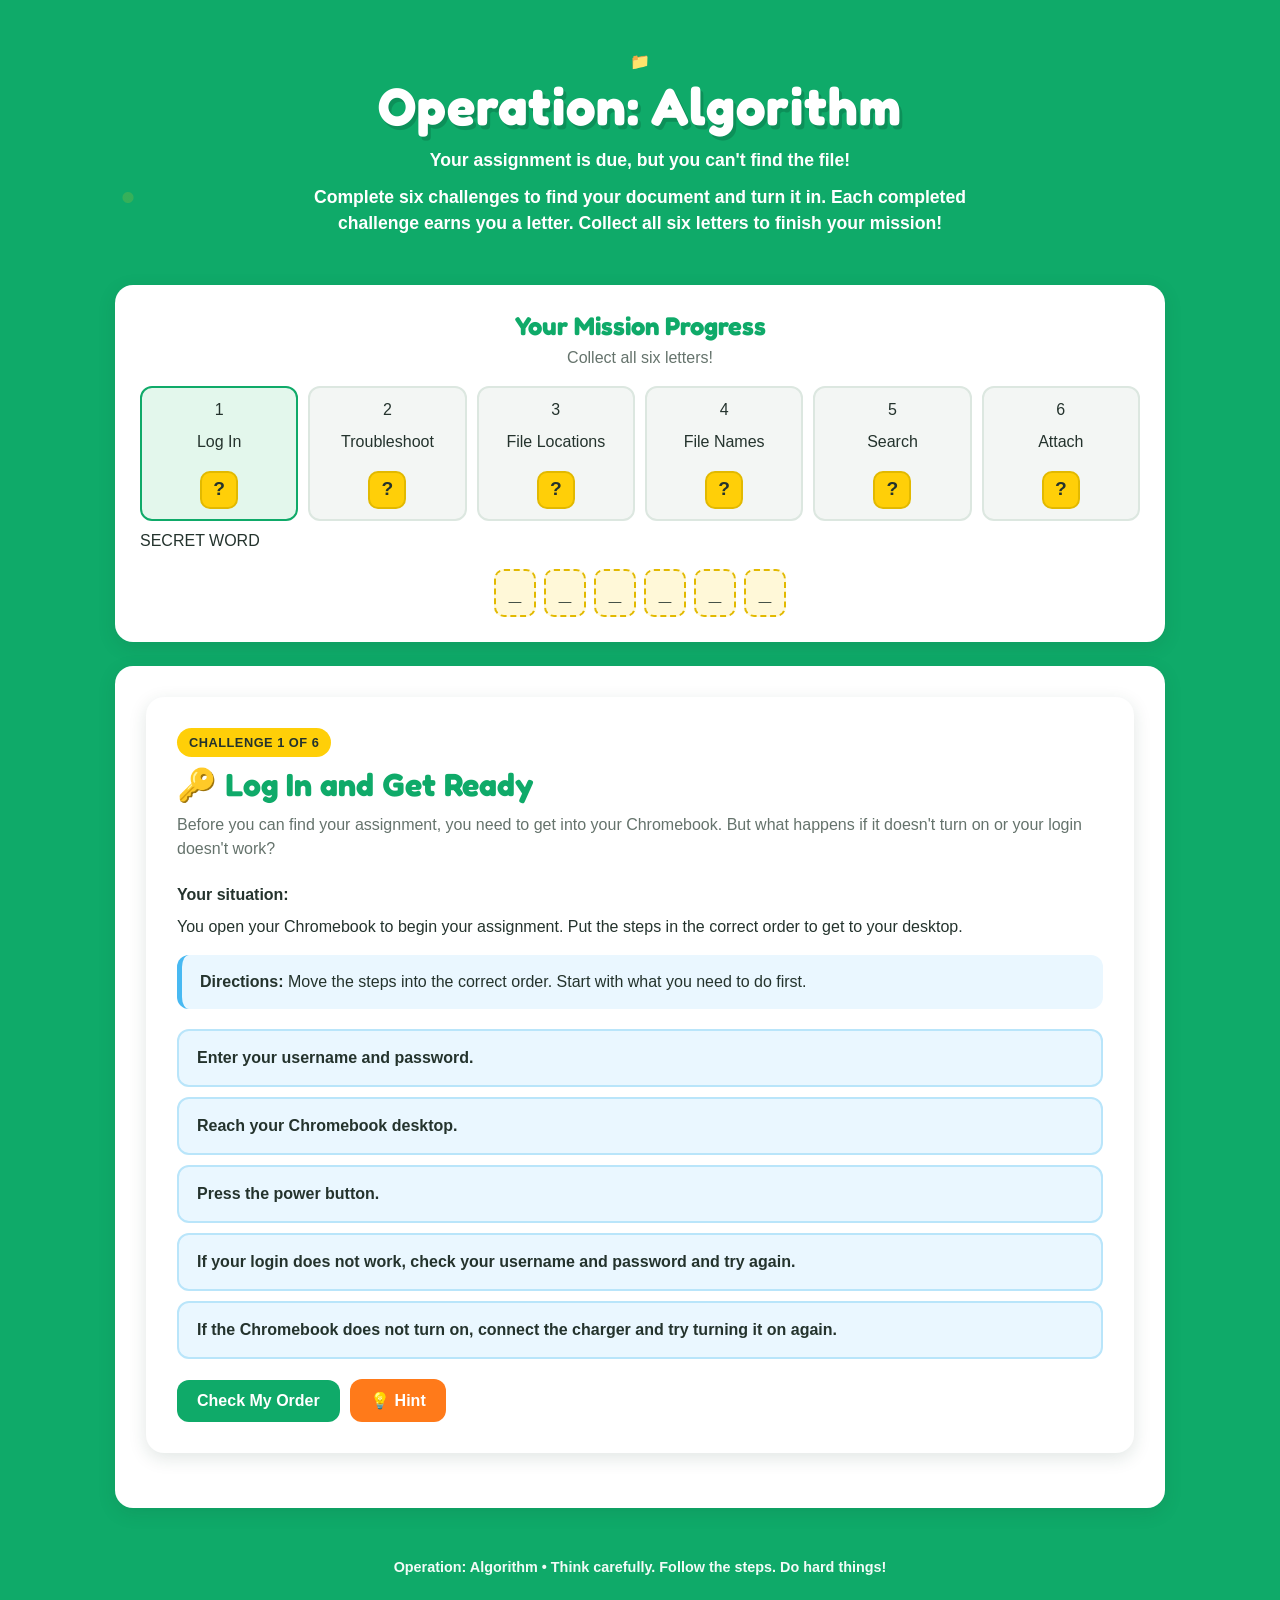
==== commit 87864cf8: "Update index.html update fonts" ====
--- a/index.html
+++ b/index.html
@@ -15,8 +15,7 @@
   <link rel="preconnect" href="https://fonts.googleapis.com">
   <link rel="preconnect" href="https://fonts.gstatic.com" crossorigin>
 
-  <link href="https://fonts.googleapis.com/css2?family=Bungee&family=Fredoka:wght@400;500;600;700&family=Nunito:wght@400;600;700;800;900&display=swap" rel="stylesheet">
-
+<link href="https://fonts.googleapis.com/css2?family=Fredoka:wght@400;500;600;700&family=Nunito+Sans:wght@400;600;700;800;900&family=Outfit:wght@400;500;600;700;800&display=swap" rel="stylesheet">
   <!-- Connects this HTML file to the separate design file. -->
   <link rel="stylesheet" href="style.css">
 </head>
--- a/style.css
+++ b/style.css
@@ -1,734 +1,1250 @@
 
-/* =========================================
-   THE ALGORITHM VAULT
-   Modern digital escape-room design
-========================================= */
-
-/* GENERAL PAGE */
+/* =========================================================
+   MISSION: L.O.S.T.
+   Look. Organize. Search. Turn In.
+
+   VISUAL THEME
+   Vibrant green background, white puzzle cards, and bold
+   yellow, blue, orange, and lavender accents.
+
+   This file controls appearance only. It does not change
+   the puzzle answers, interactions, or game logic.
+   ========================================================= */
+
+
+/* =========================================================
+   1. COLOR PALETTE AND GLOBAL SETTINGS
+   ========================================================= */
+
+:root {
+  --green: #0FAA69;
+  --yellow: #FFCF08;
+  --blue: #48B9F2;
+  --orange: #FF7A1A;
+  --lavender: #E5CAFC;
+  --white: #FFFFFF;
+
+  --dark: #24332D;
+  --gray: #65736C;
+  --light-gray: #F3F6F4;
+  --border: #DCE7E0;
+
+  --success: #16834F;
+  --success-light: #E1F5E9;
+  --error: #C74436;
+  --error-light: #FCE9E6;
+
+  --shadow: 0 5px 18px rgba(24, 64, 43, 0.13);
+  --shadow-hover: 0 8px 22px rgba(24, 64, 43, 0.19);
+
+  --rounded: 18px;
+  --rounded-small: 12px;
+}
+
+
+/* Keep sizing predictable across the entire page. */
 
 * {
   box-sizing: border-box;
 }
 
+html {
+  scroll-behavior: smooth;
+}
+
 body {
-  font-family: 'Nunito', 'Trebuchet MS', sans-serif;
-  background:
-    radial-gradient(ellipse at 10% 10%, rgba(37, 99, 235, 0.22), transparent 35%),
-    radial-gradient(ellipse at 90% 80%, rgba(124, 58, 237, 0.20), transparent 35%),
-    #10182f;
-  color: #26334d;
   margin: 0;
-  padding: 30px;
   min-height: 100vh;
-}
-
-.page {
-  max-width: 1150px;
-  margin: auto;
-}
-
-/* HEADER */
-
-.page-header {
+  padding: 24px 16px 40px;
+
+  background-color: var(--green);
+  background-image:
+    radial-gradient(
+      circle at 10% 12%,
+      rgba(255, 207, 8, 0.16) 0 5px,
+      transparent 6px
+    ),
+    radial-gradient(
+      circle at 90% 35%,
+      rgba(72, 185, 242, 0.17) 0 7px,
+      transparent 8px
+    ),
+    radial-gradient(
+      circle at 18% 85%,
+      rgba(229, 202, 252, 0.18) 0 6px,
+      transparent 7px
+    );
+
+  color: var(--dark);
+  font-family: 'Nunito', Arial, sans-serif;
+  line-height: 1.5;
+}
+
+
+/* =========================================================
+   2. MAIN PAGE LAYOUT
+   ========================================================= */
+
+.container,
+.game-container,
+main {
+  width: 100%;
+  max-width: 1050px;
+  margin-left: auto;
+  margin-right: auto;
+}
+
+header {
+  max-width: 1050px;
+  margin: 0 auto 22px;
+  padding: 26px 22px;
+
   text-align: center;
-  margin-bottom: 35px;
-  padding: 25px 15px 15px;
-}
-
-.page-header h1 {
-  font-family: 'Bungee', 'Arial Black', sans-serif;
-  color: #ffffff;
-  font-size: clamp(25px, 4vw, 42px);
+  color: var(--white);
+}
+
+header h1 {
+  margin: 0 0 8px;
+  font-family: 'Bungee', 'Fredoka', sans-serif;
+  font-size: clamp(2rem, 5vw, 3.3rem);
+  line-height: 1.2;
   letter-spacing: 1px;
-  margin: 0 0 12px;
-  text-shadow: 0 0 22px rgba(59, 130, 246, 0.65);
-}
-
-.page-header p {
-  color: #c2d0f0;
-  font-size: 17px;
+  color: var(--white);
+  text-shadow: 3px 4px 0 rgba(0, 0, 0, 0.15);
+}
+
+header p {
+  max-width: 720px;
+  margin: 10px auto 0;
+  font-size: 1.1rem;
   font-weight: 700;
+  color: var(--white);
+}
+
+
+/* =========================================================
+   3. PROGRESS TRACKER
+   ========================================================= */
+
+.progress-container,
+.progress-section,
+#progressContainer {
+  max-width: 1050px;
+  margin: 0 auto 24px;
+  padding: 22px;
+
+  background: var(--white);
+  border: 3px solid rgba(255, 255, 255, 0.65);
+  border-radius: var(--rounded);
+  box-shadow: var(--shadow);
+}
+
+.progress-heading {
+  margin-bottom: 16px;
+  text-align: center;
+}
+
+.progress-heading h2 {
+  margin: 0 0 4px;
+  font-family: 'Fredoka', sans-serif;
+  color: var(--green);
+  font-size: 1.6rem;
+}
+
+.progress-heading p {
   margin: 0;
-}
-
-/* PROGRESS TRACKER */
-
-.progress-tracker {
-  display: grid;
-  grid-template-columns: repeat(4, 1fr);
-  gap: 13px;
-  margin-bottom: 25px;
+  color: var(--gray);
+}
+
+.progress-tracker,
+.progress-steps,
+#progressTracker {
+  display: flex;
+  justify-content: space-between;
+  align-items: center;
+  gap: 10px;
+  flex-wrap: wrap;
 }
 
 .progress-step {
-  background: #1c2947;
-  color: #dbe5fa;
-  border-radius: 13px;
-  padding: 16px 8px;
+  flex: 1;
+  min-width: 65px;
   text-align: center;
-  border: 2px solid #354567;
-  transition: all 0.25s ease;
-}
-
-.progress-step span {
+  padding: 10px 5px;
+  border-radius: var(--rounded-small);
+  background: var(--light-gray);
+  border: 2px solid var(--border);
+  transition: 0.2s ease;
+}
+
+.progress-step.completed,
+.progress-step.active {
+  background: #E3F7EC;
+  border-color: var(--green);
+}
+
+.progress-step .step-number {
+  display: block;
+  font-size: 1.2rem;
+  font-weight: 900;
+}
+
+.progress-step .step-label {
+  font-size: 0.8rem;
+  font-weight: 800;
+}
+
+.letter,
+.secret-letter,
+.progress-letter {
   display: inline-flex;
   justify-content: center;
   align-items: center;
-  width: 36px;
-  height: 36px;
-  border-radius: 50%;
+
+  width: 38px;
+  height: 38px;
+  margin-top: 5px;
+
+  background: var(--yellow);
+  color: var(--dark);
+  border: 2px solid #E2B900;
+  border-radius: 10px;
+
+  font-size: 1.2rem;
   font-weight: 900;
-  font-size: 16px;
-  margin-bottom: 6px;
-  background: #354567;
-  color: #dbe5fa;
-}
-
-.progress-step p {
-  font-size: 13px;
-  font-weight: 900;
-  margin: 5px 0 0;
-}
-
-.progress-step.active {
-  background: #253b69;
-  border-color: #54d8f5;
-  box-shadow: 0 0 18px rgba(84, 216, 245, 0.22);
-}
-
-.progress-step.active span {
-  background: #54d8f5;
-  color: #12213d;
-}
-
-.progress-step.locked {
-  opacity: 0.55;
-}
-
-.progress-step.completed {
-  background: #163f43;
-  border-color: #35d0a1;
-}
-
-.progress-step.completed span {
-  background: #35d0a1;
-  color: #10342e;
-}
-
-/* PUZZLE CARD */
-
-.puzzle-card {
-  background: #ffffff;
-  border-radius: 20px;
-  padding: 35px;
-  border: 1px solid rgba(255, 255, 255, 0.65);
-  box-shadow: 0 15px 45px rgba(0, 0, 0, 0.28);
-}
-
-.level {
-  display: inline-block;
-  color: #2563eb;
-  background: #e9f1ff;
-  font-size: 12px;
-  font-weight: 1000;
-  letter-spacing: 1.4px;
-  padding: 7px 12px;
-  border-radius: 6px;
-  margin-bottom: 10px;
-}
-
-.puzzle-heading h2 {
-  font-family: 'Bungee', 'Arial Black', sans-serif;
-  color: #17264a;
-  font-size: clamp(21px, 3vw, 29px);
-  line-height: 1.3;
-  margin: 5px 0 12px;
-}
-
-.puzzle-heading p {
-  line-height: 1.7;
-  color: #53627d;
-  font-size: 16px;
-  max-width: 850px;
-}
-
-/* ACTIVITY AREA */
-
-.activity-area {
-  margin-top: 30px;
-}
-
-.activity-area h3 {
-  font-size: 19px;
-  color: #25375d;
-  font-weight: 1000;
-}
-
-.placeholder {
-  background: #f1f5ff;
-  border: 2px dashed #9bb5e8;
-  border-radius: 14px;
-  min-height: 300px;
+}
+
+.secret-word {
   display: flex;
   justify-content: center;
-  align-items: center;
-  color: #7384a4;
-}
-
-/* FOOTER */
-
-.puzzle-footer {
-  text-align: center;
-  color: #c2d0f0;
-  font-size: 14px;
-  margin-top: 25px;
-}
-
-/* =========================================
-   PUZZLE 1: ALGORITHM SCRAMBLE
-========================================= */
-
-.scramble-activity {
-  max-width: 700px;
-  margin: 30px auto;
-}
-
-.instructions {
-  font-weight: 900;
-  color: #34476b;
-  margin-bottom: 15px;
-  font-size: 16px;
-}
-
-.step-list {
-  list-style: none;
-  padding: 14px;
-  margin: 0;
-  background: #edf3ff;
-  border: 2px dashed #91afe7;
-  border-radius: 14px;
-}
-
-.step-list li {
-  background: #ffffff;
-  color: #243452;
-  border: 2px solid #d8e2f2;
-  border-left: 6px solid #3978e8;
-  border-radius: 10px;
-  padding: 16px;
-  margin: 9px 0;
-  cursor: grab;
-  font-size: 15px;
-  font-weight: 800;
-  box-shadow: 0 3px 7px rgba(30, 55, 100, 0.07);
-  transition: all 0.2s ease;
-}
-
-.step-list li:hover {
-  background: #f0f6ff;
-  border-color: #3978e8;
-  transform: translateX(3px);
-}
-
-.step-list li.dragging {
-  opacity: 0.4;
-  border: 2px dashed #2563eb;
-}
-
-/* BUTTONS */
-
-.button-area {
-  display: flex;
   flex-wrap: wrap;
-  gap: 12px;
-  margin-top: 20px;
-}
-
-.button-area button {
-  border: none;
-  border-radius: 9px;
-  padding: 13px 22px;
-  font-family: inherit;
-  font-size: 15px;
-  font-weight: 1000;
-  cursor: pointer;
-  color: white;
-  background: linear-gradient(135deg, #3978e8, #6548db);
-  box-shadow: 0 4px 10px rgba(57, 120, 232, 0.22);
-  transition: all 0.2s ease;
-}
-
-.button-area button:hover {
-  transform: translateY(-2px);
-  filter: brightness(1.08);
-  box-shadow: 0 6px 15px rgba(57, 120, 232, 0.3);
-}
-
-.button-area button:active {
-  transform: translateY(0);
-}
-
-.button-area button:disabled {
-  opacity: 0.55;
-  cursor: not-allowed;
-  transform: none;
-}
-
-.button-area .hint-button {
-  background: linear-gradient(135deg, #f59e0b, #ea7b22);
-  box-shadow: 0 4px 10px rgba(234, 123, 34, 0.2);
-}
-
-.button-area .next-button {
-  background: linear-gradient(135deg, #10a779, #087d70);
-  box-shadow: 0 4px 10px rgba(16, 167, 121, 0.2);
-}
-
-/* FEEDBACK AND HINTS */
-
-.feedback {
-  margin-top: 18px;
-  font-weight: 1000;
-  font-size: 16px;
-  line-height: 1.6;
-}
-
-.feedback.correct {
-  color: #087d54;
-  background: #e4f8ef;
-  border-left: 5px solid #10a779;
-  border-radius: 7px;
-  padding: 12px 15px;
-}
-
-.feedback.incorrect {
-  color: #b52c43;
-  background: #fff0f1;
-  border-left: 5px solid #e34b62;
-  border-radius: 7px;
-  padding: 12px 15px;
-}
-
-.hint-message {
-  margin-top: 12px;
-  color: #a45b08;
-  background: #fff6df;
-  border-left: 5px solid #f3ad35;
-  border-radius: 7px;
-  padding: 12px 15px;
-  font-size: 14px;
-  font-weight: 800;
-  line-height: 1.5;
-}
-
-/* COMPLETED PROGRESS */
-
-.progress-step.completed {
-  background: #163f43;
-  border-color: #35d0a1;
-}
-
-.progress-step.completed span {
-  background: #35d0a1;
-  color: #10342e;
-}
-
-/* =========================================
-   PUZZLES 2 AND 3: FLOWCHARTS
-========================================= */
-
-.flowchart-activity {
-  display: grid;
-  grid-template-columns: 1fr 1.5fr;
-  gap: 22px;
-  margin-top: 25px;
-  align-items: start;
-}
-
-.shape-palette,
-.flowchart-workspace {
-  background: #f1f5ff;
-  border: 2px solid #d8e3f7;
-  border-radius: 14px;
-  padding: 20px;
-  box-shadow: 0 4px 12px rgba(30, 55, 100, 0.05);
-}
-
-.shape-palette h3,
-.flowchart-workspace h3 {
-  margin-top: 0;
-  color: #25375d;
-  font-size: 18px;
-  font-weight: 1000;
-}
-
-.draggable-pieces {
-  display: flex;
-  flex-direction: column;
-  gap: 12px;
-  margin-top: 15px;
-  min-height: 150px;
-}
-
-/* DRAGGABLE FLOWCHART PIECES */
-
-.flow-piece {
-  box-sizing: border-box;
-  display: flex;
+  gap: 8px;
+  margin-top: 16px;
+}
+
+.secret-word span {
+  display: inline-flex;
   justify-content: center;
   align-items: center;
-  text-align: center;
-  font-weight: 1000;
-  color: #29364a;
-  padding: 15px;
-  cursor: grab;
-  user-select: none;
-  min-height: 75px;
+
+  width: 42px;
+  height: 48px;
+
+  background: #FFF8D8;
+  border: 2px dashed #E2B900;
+  border-radius: 10px;
+
+  font-size: 1.4rem;
+  font-weight: 900;
+  color: var(--dark);
+}
+
+
+/* =========================================================
+   4. PUZZLE CARDS
+   ========================================================= */
+
+.puzzle,
+.puzzle-card,
+section.puzzle {
   width: 100%;
-  max-width: 200px;
-  align-self: center;
-  box-shadow: 0 4px 8px rgba(30, 55, 100, 0.10);
-  transition: filter 0.2s, transform 0.2s;
-}
-
-.flow-piece:hover {
+  max-width: 1050px;
+  margin: 0 auto 24px;
+  padding: 28px;
+
+  background: var(--white);
+  border: 3px solid rgba(255, 255, 255, 0.8);
+  border-radius: var(--rounded);
+  box-shadow: var(--shadow);
+
+  animation: cardAppear 0.35s ease;
+}
+
+@keyframes cardAppear {
+  from {
+    opacity: 0;
+    transform: translateY(10px);
+  }
+  to {
+    opacity: 1;
+    transform: translateY(0);
+  }
+}
+
+.puzzle-heading {
+  margin-bottom: 22px;
+}
+
+.puzzle-heading h2 {
+  margin: 8px 0;
+  color: var(--green);
+  font-family: 'Fredoka', sans-serif;
+  font-size: clamp(1.5rem, 3vw, 2rem);
+}
+
+.puzzle-heading p {
+  margin: 6px 0;
+  color: var(--gray);
+  font-size: 1rem;
+}
+
+.level,
+.puzzle-number {
+  display: inline-block;
+  padding: 5px 12px;
+
+  background: var(--yellow);
+  color: var(--dark);
+  border-radius: 20px;
+
+  font-size: 0.8rem;
+  font-weight: 900;
+  text-transform: uppercase;
+  letter-spacing: 0.5px;
+}
+
+
+/* =========================================================
+   5. GENERAL TEXT AND INFORMATION BOXES
+   ========================================================= */
+
+h1, h2, h3, h4 {
+  line-height: 1.25;
+}
+
+h3 {
+  color: var(--dark);
+  font-family: 'Fredoka', sans-serif;
+}
+
+p {
+  margin-top: 8px;
+  margin-bottom: 12px;
+}
+
+.instruction,
+.instructions,
+.info-box {
+  padding: 15px 18px;
+  margin: 16px 0;
+
+  background: #EAF7FF;
+  border-left: 5px solid var(--blue);
+  border-radius: var(--rounded-small);
+}
+
+.warning,
+.hint-box {
+  padding: 15px 18px;
+  margin: 16px 0;
+
+  background: #FFF3E8;
+  border-left: 5px solid var(--orange);
+  border-radius: var(--rounded-small);
+}
+
+.success-box {
+  padding: 15px 18px;
+  background: var(--success-light);
+  border-left: 5px solid var(--success);
+  border-radius: var(--rounded-small);
+}
+
+
+/* =========================================================
+   6. BUTTONS
+   ========================================================= */
+
+button,
+.primary-button,
+.secondary-button,
+.hint-button,
+.next-button,
+.turn-in-button {
+  font-family: 'Nunito', Arial, sans-serif;
+  font-size: 1rem;
+  font-weight: 900;
+  cursor: pointer;
+
+  border: none;
+  border-radius: 12px;
+  padding: 12px 20px;
+
+  transition:
+    transform 0.15s ease,
+    box-shadow 0.15s ease,
+    filter 0.15s ease;
+}
+
+button:hover:not(:disabled),
+.primary-button:hover:not(:disabled),
+.secondary-button:hover:not(:disabled),
+.hint-button:hover:not(:disabled),
+.next-button:hover:not(:disabled),
+.turn-in-button:hover:not(:disabled) {
+  transform: translateY(-2px);
+  box-shadow: var(--shadow-hover);
   filter: brightness(1.04);
-  transform: scale(1.03);
-}
-
-/* START AND END */
-
-.start-piece,
-.end-piece {
-  background: #c9f5e9;
-  border: 3px solid #159d81;
-  border-radius: 50px;
-  min-height: 65px;
-}
-
-/* PROCESS */
-
-.process-piece {
-  background: #e5ddff;
-  border: 3px solid #8055d9;
-  border-radius: 9px;
-}
-
-/* DECISION */
-
-.decision-piece {
-  background: #fff0bd;
-  border: 3px solid #e1a525;
-  clip-path: polygon(50% 0%, 100% 50%, 50% 100%, 0% 50%);
-  min-height: 145px;
-  padding: 30px 35px;
-}
-
-/* FLOWCHART WORKSPACE */
-
-.flow-column {
-  display: flex;
-  flex-direction: column;
-  align-items: center;
-}
-
-.flow-slot {
-  background: #ffffff;
-  color: #73819a;
-  border: 2px dashed #91a4c4;
-  border-radius: 9px;
-  padding: 15px 8px;
-  min-height: 55px;
-  width: 85%;
-  box-sizing: border-box;
-  display: flex;
-  justify-content: center;
-  align-items: center;
-  text-align: center;
-  font-weight: 900;
-  transition: background 0.2s, border-color 0.2s;
-}
-
-.decision-slot {
-  width: 150px;
-  min-height: 100px;
-  transform: rotate(0deg);
-  border-color: #e1b54f;
-}
-
-.end-slot {
-  width: 150px;
-  border-radius: 30px;
-  border-color: #69bda8;
-  margin: 0 auto;
-}
-
-.flowchart-workspace .arrow {
-  font-size: 26px;
-  color: #5875a7;
-  padding: 5px;
-  text-align: center;
-  font-weight: 1000;
-}
-
-/* YES AND NO BRANCHES */
-
-.branch-area {
-  display: grid;
-  grid-template-columns: 1fr 1fr;
-  gap: 12px;
-  margin-top: 15px;
-}
-
-.branch {
-  background: #e5ecfa;
-  border: 1px solid #d2def2;
-  border-radius: 10px;
-  padding: 12px 5px;
-  display: flex;
-  flex-direction: column;
-  align-items: center;
-}
-
-.branch h4 {
-  margin: 5px;
-  color: #315eb0;
-  font-size: 15px;
-  font-weight: 1000;
-}
-
-.branch .flow-slot {
-  width: 95%;
-  font-size: 13px;
-}
-
-.merge-note {
-  text-align: center;
-  font-size: 13px;
-  color: #64748b;
-  font-weight: 900;
-  margin-top: 18px;
-}
-
-.flow-slot.drag-over {
-  background: #d8f7ec;
-  border-color: #10a779;
-}
-
-.flow-slot.has-piece {
-  border: 2px solid transparent;
-  background: transparent;
-}
-
-/* =========================================
-   PUZZLE 4: ALGORITHM DEBUGGER
-========================================= */
-
-.debugger-activity {
-  margin-top: 25px;
-}
-
-.debugger-progress {
-  display: flex;
-  justify-content: space-between;
-  gap: 12px;
-  background: #e9f1ff;
-  border: 1px solid #c8dafa;
-  padding: 14px 18px;
-  border-radius: 10px;
-  font-weight: 1000;
-  color: #315eb0;
-  font-size: 14px;
-}
-
-.algorithm-box {
-  background: #f1f5ff;
-  border: 2px solid #d5e2f8;
-  border-left: 6px solid #3978e8;
-  border-radius: 12px;
-  padding: 20px;
-  margin: 22px 0;
-}
-
-.algorithm-box h4 {
-  margin-top: 0;
-  color: #315eb0;
-  font-size: 14px;
-  letter-spacing: 1px;
-  font-weight: 1000;
-}
-
-.algorithm-box ol {
-  padding-left: 25px;
-  line-height: 1.9;
-  color: #34445f;
-  font-weight: 700;
-}
-
-.debugger-activity h3 {
-  color: #25375d;
-  font-size: 19px;
-  font-weight: 1000;
-}
-
-/* MULTIPLE CHOICE */
-
-.debug-choices {
-  display: flex;
-  flex-direction: column;
-  gap: 11px;
-  margin: 18px 0;
-}
-
-.debug-choice {
-  display: flex;
-  align-items: flex-start;
-  gap: 12px;
-  background: #f5f7fc;
-  border: 2px solid #dce4f2;
-  border-radius: 10px;
-  padding: 15px;
-  cursor: pointer;
-  line-height: 1.6;
+}
+
+button:active:not(:disabled) {
+  transform: translateY(0);
+}
+
+button:focus-visible,
+input:focus-visible {
+  outline: 3px solid var(--blue);
+  outline-offset: 3px;
+}
+
+button:disabled {
+  opacity: 0.5;
+  cursor: not-allowed;
+  box-shadow: none;
+  transform: none;
+}
+
+.primary-button,
+#checkAnswer,
+#checkFlowchart,
+#checkLocations,
+#searchDrive,
+#insertFile {
+  background: var(--green);
+  color: var(--white);
+}
+
+.secondary-button {
+  background: var(--blue);
+  color: #14384A;
+}
+
+.hint-button,
+#hintButton,
+#hintFlowchart {
+  background: var(--orange);
+  color: #FFFFFF;
+}
+
+.next-button,
+#nextPuzzle,
+#nextPuzzle3,
+#nextPuzzle4,
+#nextPuzzle5,
+#nextPuzzle6 {
+  background: var(--yellow);
+  color: var(--dark);
+}
+
+.turn-in-button,
+#turnInButton {
+  background: var(--green);
+  color: var(--white);
+}
+
+button + button {
+  margin-left: 6px;
+}
+
+
+/* =========================================================
+   7. FEEDBACK AND HINT MESSAGES
+   ========================================================= */
+
+.feedback,
+#feedback,
+#flowFeedback,
+#locationFeedback,
+#filenameFeedback,
+#searchFeedback,
+#submissionFeedback {
+  margin-top: 16px;
+  padding: 12px 16px;
+  border-radius: var(--rounded-small);
   font-weight: 800;
-  color: #34445f;
-  transition: all 0.2s ease;
-}
-
-.debug-choice:hover {
-  background: #edf3ff;
-  border-color: #6b91e8;
-  transform: translateX(3px);
-}
-
-.debug-choice input {
-  margin-top: 5px;
-  accent-color: #3978e8;
-  width: 17px;
-  height: 17px;
-  flex-shrink: 0;
-}
-
-.debug-choice:has(input:checked) {
-  background: #e4edff;
-  border-color: #3978e8;
-  box-shadow: 0 0 0 2px rgba(57, 120, 232, 0.10);
-}
-
-/* VAULT COMPLETION */
-
-#vaultComplete {
-  text-align: center;
-  background: linear-gradient(135deg, #e1faee, #d3f5f2);
-  border: 3px solid #35b98d;
-  border-radius: 16px;
-  padding: 35px 25px;
-  margin-top: 25px;
-  box-shadow: 0 8px 25px rgba(16, 167, 121, 0.12);
-}
-
-#vaultComplete h2 {
-  font-family: 'Bungee', 'Arial Black', sans-serif;
-  color: #087d54;
-  font-size: clamp(20px, 3vw, 28px);
-}
-
-#vaultComplete p {
-  color: #285c50;
-  line-height: 1.7;
-  font-size: 16px;
-}
-
-/* =========================================
-   RESPONSIVE DESIGN
-========================================= */
-
-@media (max-width: 750px) {
-
-  body {
-    padding: 15px;
-  }
-
-  .puzzle-card {
-    padding: 22px;
-  }
-
-  .flowchart-activity {
-    grid-template-columns: 1fr;
-  }
-
-  .progress-tracker {
-    gap: 8px;
-  }
-
-  .progress-step {
-    padding: 12px 5px;
-  }
-
-  .progress-step p {
-    font-size: 12px;
-  }
-}
-
-@media (max-width: 480px) {
-
-  .progress-tracker {
-    grid-template-columns: repeat(2, 1fr);
-  }
-
-  .puzzle-card {
-    padding: 17px;
-    border-radius: 14px;
-  }
-
-  .button-area {
-    flex-direction: column;
-  }
-
-  .button-area button {
-    width: 100%;
-  }
-
-  .debugger-progress {
-    flex-direction: column;
-  }
-
-  .branch-area {
-    gap: 7px;
-  }
-}
-
-
-/* FUN HEADING FONTS */
-
-.page-header h1 {
-  font-family: 'Bungee', sans-serif;
-}
-
-.puzzle-heading h2,
-.activity-area h3,
-.shape-palette h3,
-.flowchart-workspace h3,
-.debugger-activity h3 {
-  font-family: 'Fredoka', sans-serif;
-  font-weight: 600;
-}
-
-#vaultComplete h2 {
-  font-family: 'Bungee', sans-serif;
-}
-
-/* Hide hint boxes when they have no message */
+}
+
+.feedback:empty,
+#feedback:empty,
+#flowFeedback:empty,
+#locationFeedback:empty,
+#filenameFeedback:empty,
+#searchFeedback:empty,
+#submissionFeedback:empty,
 .hint-message:empty,
 #flowHint:empty,
 #puzzle3Hint:empty {
   display: none;
 }
 
-/* Keep flowchart piece text easy to read */
+.feedback.success,
+.feedback.correct,
+.success {
+  background: var(--success-light);
+  color: var(--success);
+}
+
+.feedback.error,
+.feedback.incorrect,
+.error {
+  background: var(--error-light);
+  color: var(--error);
+}
+
+.hint-message,
+#flowHint,
+#puzzle3Hint {
+  margin-top: 12px;
+  padding: 12px 16px;
+
+  background: #FFF3E8;
+  border-radius: var(--rounded-small);
+  border-left: 5px solid var(--orange);
+
+  color: #713A12;
+  font-weight: 700;
+}
+
+
+/* =========================================================
+   8. PUZZLE 1: SEQUENCE CHALLENGE
+   ========================================================= */
+
+#stepList,
+.step-list {
+  display: flex;
+  flex-direction: column;
+  gap: 10px;
+
+  margin: 20px 0;
+  padding: 0;
+  list-style: none;
+}
+
+#stepList li,
+.step-item {
+  display: flex;
+  align-items: center;
+  gap: 12px;
+
+  padding: 15px 18px;
+
+  background: #EAF7FF;
+  border: 2px solid #B9E5FA;
+  border-radius: var(--rounded-small);
+
+  color: var(--dark);
+  font-weight: 800;
+
+  cursor: grab;
+  touch-action: pan-y;
+  user-select: none;
+
+  transition: 0.18s ease;
+}
+
+#stepList li:hover {
+  border-color: var(--blue);
+  box-shadow: 0 3px 10px rgba(72, 185, 242, 0.18);
+}
+
+#stepList li:active {
+  cursor: grabbing;
+}
+
+#stepList li.selected {
+  background: #FFF5C9;
+  border-color: var(--yellow);
+  box-shadow: 0 0 0 3px rgba(255, 207, 8, 0.25);
+}
+
+#stepList li.dragging {
+  opacity: 0.45;
+}
+
+#stepList li.drag-over {
+  border-color: var(--orange);
+  background: #FFF0E4;
+}
+
+
+/* =========================================================
+   9. PUZZLE 2: FLOWCHART CHALLENGE
+   ========================================================= */
+
+.flowchart-activity {
+  margin-top: 20px;
+}
+
+.draggable-pieces {
+  display: flex;
+  flex-wrap: wrap;
+  justify-content: center;
+  gap: 12px;
+
+  padding: 18px;
+  margin: 16px 0;
+
+  background: var(--light-gray);
+  border: 2px dashed var(--border);
+  border-radius: var(--rounded);
+}
+
+.flow-piece {
+  display: flex;
+  justify-content: center;
+  align-items: center;
+
+  min-width: 120px;
+  min-height: 55px;
+  max-width: 220px;
+  padding: 12px 16px;
+
+  background: var(--lavender);
+  border: 2px solid #C3A2E9;
+  border-radius: 12px;
+
+  color: #44305C;
+  font-family: 'Nunito', Arial, sans-serif;
+  font-size: 0.95rem;
+  font-weight: 800;
+  line-height: 1.25;
+  text-align: center;
+
+  cursor: grab;
+  touch-action: none;
+  user-select: none;
+}
+
+.flow-piece[data-piece="start"],
+.flow-piece[data-piece="finish"] {
+  background: #DDF5E6;
+  border-color: var(--green);
+  color: #145C38;
+  border-radius: 30px;
+}
+
+.flow-piece[data-piece="refresh"] {
+  background: #DFF3FD;
+  border-color: var(--blue);
+  color: #174D69;
+}
+
+.flow-piece[data-piece="loaded"] {
+  background: #FFF4BF;
+  border-color: var(--yellow);
+  color: #5D4A00;
+}
+
+.flow-piece[data-piece="check"] {
+  background: #FFE6D4;
+  border-color: var(--orange);
+  color: #71370C;
+}
+
+.flow-piece.dragging {
+  opacity: 0.45;
+}
+
+.flowchart-slots {
+  display: flex;
+  flex-direction: column;
+  align-items: center;
+  gap: 12px;
+  margin: 20px auto;
+}
+
+.flow-slot {
+  display: flex;
+  justify-content: center;
+  align-items: center;
+
+  width: 100%;
+  max-width: 260px;
+  min-height: 65px;
+  padding: 10px;
+
+  background: #F5F8F6;
+  border: 2px dashed #A8B9AF;
+  border-radius: 12px;
+
+  color: var(--gray);
+  font-weight: 800;
+  text-align: center;
+
+  transition: 0.2s ease;
+}
+
+.flow-slot.filled {
+  background: #F1FAF5;
+  border: 2px solid var(--green);
+}
+
+.flow-slot.drag-over {
+  background: #FFF8D8;
+  border-color: var(--yellow);
+}
+
+.flow-slot .flow-piece {
+  width: 100%;
+  max-width: none;
+}
+
+.flow-arrow {
+  color: var(--green);
+  font-size: 1.8rem;
+  font-weight: 900;
+}
+
+.decision-branches {
+  display: flex;
+  justify-content: center;
+  gap: 22px;
+  flex-wrap: wrap;
+  width: 100%;
+  margin-top: 14px;
+}
+
+.branch {
+  flex: 1;
+  min-width: 180px;
+  max-width: 280px;
+  padding: 15px;
+
+  background: var(--light-gray);
+  border: 2px solid var(--border);
+  border-radius: var(--rounded-small);
+  text-align: center;
+}
+
+.branch h4 {
+  margin: 0 0 10px;
+  font-family: 'Fredoka', sans-serif;
+}
+
+.branch:first-child {
+  border-color: var(--green);
+  background: #E7F7ED;
+}
+
+.branch:last-child {
+  border-color: var(--orange);
+  background: #FFF0E4;
+}
+
+.branch p {
+  margin-bottom: 0;
+}
+
+
+/* Keep text inside flowchart pieces readable. */
+
 .flowchart-activity .flow-piece,
 .flowchart-activity .flow-piece * {
-  font-family: 'Nunito', sans-serif !important;
+  font-family: 'Nunito', Arial, sans-serif !important;
+  font-weight: 800;
+  line-height: 1.25;
+}
+
+
+/* =========================================================
+   10. PUZZLE 3: FILE LOCATION QUESTIONS
+   ========================================================= */
+
+.location-cards,
+.location-options {
+  display: grid;
+  grid-template-columns: repeat(auto-fit, minmax(190px, 1fr));
+  gap: 14px;
+  margin: 20px 0;
+}
+
+.location-card,
+.location-info {
+  padding: 18px;
+  background: #EAF7FF;
+  border: 2px solid #B9E5FA;
+  border-radius: var(--rounded-small);
+  text-align: center;
+}
+
+.location-card:nth-child(2),
+.location-info:nth-child(2) {
+  background: #FFF6CF;
+  border-color: var(--yellow);
+}
+
+.location-card:nth-child(3),
+.location-info:nth-child(3) {
+  background: #F3E9FD;
+  border-color: var(--lavender);
+}
+
+.location-card h3,
+.location-info h3 {
+  margin: 6px 0;
+  font-family: 'Fredoka', sans-serif;
+}
+
+.location-card p,
+.location-info p {
+  margin-bottom: 0;
+}
+
+.question,
+.location-question {
+  margin: 18px 0;
+  padding: 18px;
+
+  background: var(--light-gray);
+  border: 1px solid var(--border);
+  border-radius: var(--rounded-small);
+}
+
+.question p,
+.location-question p {
+  font-weight: 800;
+}
+
+.question label,
+.location-question label {
+  display: block;
+  padding: 9px 12px;
+  margin: 7px 0;
+
+  background: var(--white);
+  border: 1px solid var(--border);
+  border-radius: 9px;
+
+  cursor: pointer;
+  transition: 0.15s ease;
+}
+
+.question label:hover,
+.location-question label:hover {
+  background: #EAF7FF;
+  border-color: var(--blue);
+}
+
+input[type="radio"],
+input[type="checkbox"] {
+  accent-color: var(--green);
+  margin-right: 8px;
+}
+
+
+/* =========================================================
+   11. PUZZLE 4: CHOOSE A FILE NAME
+   ========================================================= */
+
+.filename-choices,
+#filenameChoices {
+  display: flex;
+  flex-direction: column;
+  gap: 10px;
+  margin: 20px 0;
+}
+
+.filename-choice,
+#filenameChoices button {
+  width: 100%;
+  margin: 0;
+  padding: 15px 18px;
+
+  background: var(--light-gray);
+  border: 2px solid var(--border);
+  border-radius: var(--rounded-small);
+
+  color: var(--dark);
+  text-align: left;
+}
+
+#filenameChoices button:hover {
+  background: #FFF8D8;
+  border-color: var(--yellow);
+}
+
+#filenameChoices button.selected {
+  background: #FFF8D8;
+  border-color: var(--yellow);
+}
+
+
+/* =========================================================
+   12. PUZZLE 5: SIMULATED GOOGLE DRIVE SEARCH
+   ========================================================= */
+
+.drive-search,
+.search-area {
+  margin: 20px 0;
+  padding: 18px;
+
+  background: #F5F8F6;
+  border: 2px solid var(--border);
+  border-radius: var(--rounded);
+}
+
+.drive-search label {
+  display: block;
+  margin-bottom: 8px;
+  font-weight: 900;
+}
+
+.search-row {
+  display: flex;
+  gap: 10px;
+  flex-wrap: wrap;
+}
+
+.search-row input,
+#driveSearch {
+  flex: 1;
+  min-width: 180px;
+  padding: 12px 14px;
+
+  border: 2px solid #B9C9BF;
+  border-radius: 10px;
+
+  font-family: inherit;
+  font-size: 1rem;
+}
+
+.search-row input:focus,
+#driveSearch:focus {
+  border-color: var(--blue);
+  outline: 3px solid rgba(72, 185, 242, 0.2);
+}
+
+.drive-file-list,
+#driveFileList {
+  display: grid;
+  grid-template-columns: repeat(auto-fit, minmax(190px, 1fr));
+  gap: 12px;
+  margin: 18px 0;
+}
+
+.drive-file,
+#driveFileList > * {
+  padding: 16px;
+
+  background: var(--white);
+  border: 2px solid var(--border);
+  border-radius: var(--rounded-small);
+
+  cursor: pointer;
+  transition: 0.18s ease;
+}
+
+.drive-file:hover,
+#driveFileList > *:hover {
+  background: #EAF7FF;
+  border-color: var(--blue);
+  transform: translateY(-2px);
+}
+
+.drive-file.selected,
+#driveFileList > *.selected {
+  background: #FFF8D8;
+  border-color: var(--yellow);
+  box-shadow: 0 0 0 2px rgba(255, 207, 8, 0.2);
+}
+
+.drive-file.hidden,
+#driveFileList > *.hidden {
+  display: none;
+}
+
+#searchStatus {
+  margin-top: 10px;
+  color: var(--gray);
   font-weight: 700;
-  line-height: 1.2;
-}+}
+
+
+/* =========================================================
+   13. PUZZLE 6: SIMULATED CLASSROOM SUBMISSION
+   ========================================================= */
+
+.classroom,
+.assignment-page {
+  padding: 20px;
+  margin: 18px 0;
+
+  background: #F6F8FC;
+  border: 2px solid #DCE3ED;
+  border-radius: var(--rounded);
+}
+
+.assignment-header {
+  padding-bottom: 14px;
+  border-bottom: 2px solid #DCE3ED;
+}
+
+.assignment-header h3 {
+  color: #2867A5;
+  margin-top: 0;
+}
+
+.assignment-card,
+.your-work {
+  margin-top: 18px;
+  padding: 18px;
+
+  background: var(--white);
+  border: 1px solid #DCE3ED;
+  border-radius: var(--rounded-small);
+}
+
+.attachment-area,
+#attachmentArea {
+  margin-top: 14px;
+  padding: 16px;
+
+  background: #F5F8F6;
+  border: 2px dashed #A8B9AF;
+  border-radius: var(--rounded-small);
+}
+
+.attached-file,
+#attachedFile {
+  display: flex;
+  align-items: center;
+  justify-content: space-between;
+  flex-wrap: wrap;
+  gap: 10px;
+
+  padding: 12px;
+
+  background: #E3F7EC;
+  border: 2px solid var(--green);
+  border-radius: 10px;
+}
+
+#attachedFileName {
+  font-weight: 900;
+  overflow-wrap: anywhere;
+}
+
+#removeAttachment {
+  background: var(--error-light);
+  color: var(--error);
+  padding: 8px 12px;
+}
+
+#addFileButton {
+  background: var(--blue);
+  color: #153E53;
+  margin-top: 12px;
+}
+
+.file-picker {
+  margin-top: 16px;
+  padding: 20px;
+
+  background: var(--white);
+  border: 3px solid var(--blue);
+  border-radius: var(--rounded);
+  box-shadow: var(--shadow);
+}
+
+.file-picker-heading {
+  display: flex;
+  justify-content: space-between;
+  align-items: center;
+  gap: 12px;
+  margin-bottom: 14px;
+}
+
+.file-picker-heading h4 {
+  margin: 0;
+  font-family: 'Fredoka', sans-serif;
+}
+
+#closeFilePicker {
+  background: var(--light-gray);
+  color: var(--dark);
+  padding: 8px 12px;
+}
+
+.picker-file {
+  display: block;
+  width: 100%;
+  margin: 8px 0;
+  padding: 13px 15px;
+
+  background: var(--light-gray);
+  border: 2px solid var(--border);
+  border-radius: 10px;
+
+  color: var(--dark);
+  text-align: left;
+}
+
+.picker-file:hover {
+  background: #EAF7FF;
+  border-color: var(--blue);
+}
+
+.picker-file.selected {
+  background: #FFF8D8;
+  border-color: var(--yellow);
+}
+
+#insertFile {
+  margin-top: 12px;
+}
+
+
+/* =========================================================
+   14. MISSION COMPLETE
+   ========================================================= */
+
+#missionComplete {
+  margin-top: 24px;
+  padding: 30px 22px;
+
+  background: var(--success-light);
+  border: 3px solid var(--green);
+  border-radius: var(--rounded);
+
+  text-align: center;
+}
+
+#missionComplete h2 {
+  color: var(--success);
+  font-family: 'Fredoka', sans-serif;
+  font-size: 2rem;
+}
+
+#missionComplete p {
+  font-size: 1.1rem;
+  font-weight: 700;
+}
+
+
+/* =========================================================
+   15. FOOTER
+   ========================================================= */
+
+footer {
+  max-width: 1050px;
+  margin: 25px auto 0;
+  padding: 16px;
+
+  color: rgba(255, 255, 255, 0.95);
+  text-align: center;
+  font-size: 0.9rem;
+  font-weight: 700;
+}
+
+
+/* =========================================================
+   16. HIDDEN PUZZLES AND ELEMENTS
+   ========================================================= */
+
+/* Preserve the existing puzzle navigation behavior. */
+
+.puzzle.hidden,
+.hidden {
+  display: none !important;
+}
+
+
+/* =========================================================
+   17. SMALL SCREEN / CHROMEBOOK RESPONSIVENESS
+   ========================================================= */
+
+@media (max-width: 700px) {
+  body {
+    padding: 12px 10px 28px;
+  }
+
+  header {
+    padding: 18px 10px;
+  }
+
+  header h1 {
+    font-size: 2rem;
+  }
+
+  header p {
+    font-size: 1rem;
+  }
+
+  .puzzle,
+  .puzzle-card,
+  section.puzzle {
+    padding: 19px 15px;
+  }
+
+  .progress-container,
+  .progress-section,
+  #progressContainer {
+    padding: 15px 12px;
+  }
+
+  .progress-tracker,
+  .progress-steps,
+  #progressTracker {
+    gap: 6px;
+  }
+
+  .progress-step {
+    min-width: 55px;
+    padding: 8px 3px;
+  }
+
+  .progress-step .step-label {
+    font-size: 0.7rem;
+  }
+
+  .letter,
+  .secret-letter,
+  .progress-letter {
+    width: 32px;
+    height: 32px;
+  }
+
+  .secret-word span {
+    width: 36px;
+    height: 42px;
+  }
+
+  .search-row {
+    flex-direction: column;
+  }
+
+  .search-row button,
+  .search-row input {
+    width: 100%;
+  }
+
+  .decision-branches {
+    flex-direction: column;
+    align-items: center;
+  }
+
+  .branch {
+    width: 100%;
+    max-width: none;
+  }
+
+  button {
+    max-width: 100%;
+  }
+}
+
+
+/* =========================================================
+   18. ACCESSIBILITY: REDUCED MOTION
+   ========================================================= */
+
+@media (prefers-reduced-motion: reduce) {
+  *,
+  *::before,
+  *::after {
+    scroll-behavior: auto !important;
+    animation-duration: 0.01ms !important;
+    transition-duration: 0.01ms !important;
+  }
+}
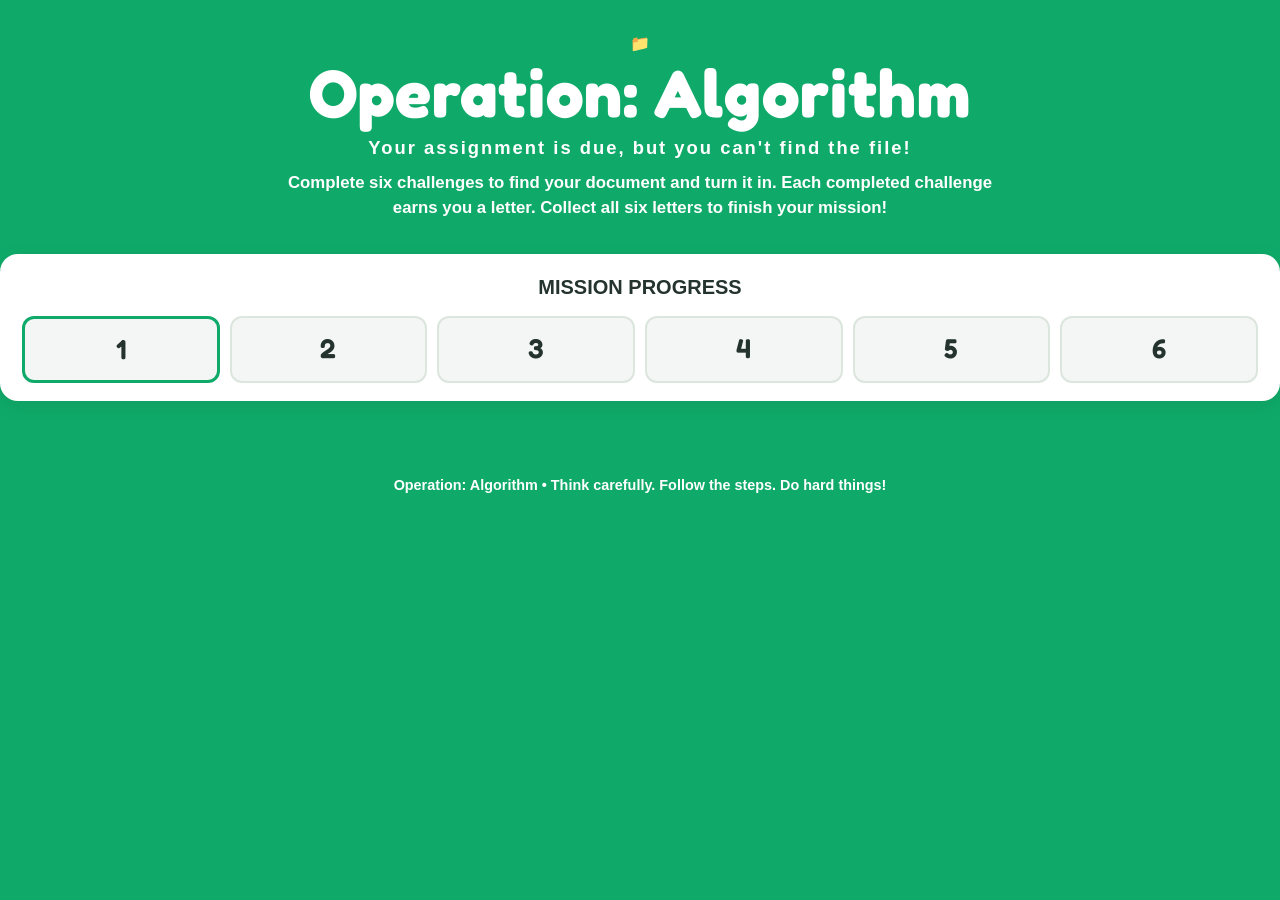
==== commit 87c771cb: "Update index.html" ====
--- a/index.html
+++ b/index.html
@@ -48,72 +48,59 @@
 
     <!-- =========================================
          PROGRESS TRACKER
-         Each puzzle awards one letter toward ATTACH.
+         Each puzzle awards one letter.
          JavaScript will update the letters as students
          complete each challenge.
     ========================================== -->
 
-    <section class="progress-section" aria-label="Mission progress">
-
-      <div class="progress-heading">
-        <h2>Your Mission Progress</h2>
-        <p>Collect all six letters!</p>
+<section class="progress-container">
+  <div class="progress-heading">
+    <h2>MISSION PROGRESS</h2>
+  </div>
+
+  <div class="progress-tracker">
+
+    <!-- Puzzle 1 -->
+    <div class="progress-step active" id="progress1">
+      <div class="progress-indicator" id="indicator1">
+        <span class="active-dot"></span>
       </div>
-
-      <div class="progress-tracker">
-
-        <div class="progress-step active" id="progress1">
-          <span class="progress-number">1</span>
-          <p>Log In</p>
-          <strong class="progress-letter" id="letter1">?</strong>
-        </div>
-
-        <div class="progress-step locked" id="progress2">
-          <span class="progress-number">2</span>
-          <p>Troubleshoot</p>
-          <strong class="progress-letter" id="letter2">?</strong>
-        </div>
-
-        <div class="progress-step locked" id="progress3">
-          <span class="progress-number">3</span>
-          <p>File Locations</p>
-          <strong class="progress-letter" id="letter3">?</strong>
-        </div>
-
-        <div class="progress-step locked" id="progress4">
-          <span class="progress-number">4</span>
-          <p>File Names</p>
-          <strong class="progress-letter" id="letter4">?</strong>
-        </div>
-
-        <div class="progress-step locked" id="progress5">
-          <span class="progress-number">5</span>
-          <p>Search</p>
-          <strong class="progress-letter" id="letter5">?</strong>
-        </div>
-
-        <div class="progress-step locked" id="progress6">
-          <span class="progress-number">6</span>
-          <p>Attach</p>
-          <strong class="progress-letter" id="letter6">?</strong>
-        </div>
-
-      </div>
-
-      <!-- The secret word will be revealed as letters are earned. -->
-      <div class="secret-word-area">
-        <p>SECRET WORD</p>
-        <div class="secret-word" id="secretWord">
-          <span>_</span>
-          <span>_</span>
-          <span>_</span>
-          <span>_</span>
-          <span>_</span>
-          <span>_</span>
-        </div>
-      </div>
-
-    </section>
+      <span class="step-letter" id="letter1">1</span>
+    </div>
+
+    <!-- Puzzle 2 -->
+    <div class="progress-step" id="progress2">
+      <div class="progress-indicator" id="indicator2"></div>
+      <span class="step-letter" id="letter2">2</span>
+    </div>
+
+    <!-- Puzzle 3 -->
+    <div class="progress-step" id="progress3">
+      <div class="progress-indicator" id="indicator3"></div>
+      <span class="step-letter" id="letter3">3</span>
+    </div>
+
+    <!-- Puzzle 4 -->
+    <div class="progress-step" id="progress4">
+      <div class="progress-indicator" id="indicator4"></div>
+      <span class="step-letter" id="letter4">4</span>
+    </div>
+
+    <!-- Puzzle 5 -->
+    <div class="progress-step" id="progress5">
+      <div class="progress-indicator" id="indicator5"></div>
+      <span class="step-letter" id="letter5">5</span>
+    </div>
+
+    <!-- Puzzle 6 -->
+    <div class="progress-step" id="progress6">
+      <div class="progress-indicator" id="indicator6"></div>
+      <span class="step-letter" id="letter6">6</span>
+    </div>
+
+  </div>
+</section>
+
 
 
     <!-- =========================================
--- a/style.css
+++ b/style.css
@@ -1,19 +1,26 @@
 
 /* =========================================================
    MISSION: L.O.S.T.
-   Look. Organize. Search. Turn In.
-
-   VISUAL THEME
-   Vibrant green background, white puzzle cards, and bold
-   yellow, blue, orange, and lavender accents.
-
-   This file controls appearance only. It does not change
-   the puzzle answers, interactions, or game logic.
-   ========================================================= */
-
-
-/* =========================================================
-   1. COLOR PALETTE AND GLOBAL SETTINGS
+   LOOK. ORGANIZE. SEARCH. TURN IN.
+
+   Main colors:
+   Green:     #0FAA69
+   Yellow:    #FFCF08
+   Sky Blue:  #48B9F2
+   Orange:    #FF7A1A
+   Lavender:  #E5CAFC
+   White:     #FFFFFF
+
+   Fonts:
+   Main title: Fredoka
+   Headings:   Outfit
+   Body text:  Nunito Sans
+   ========================================================= */
+
+
+/* =========================================================
+   1. COLOR AND DESIGN SETTINGS
+   These variables make it easier to update colors later.
    ========================================================= */
 
 :root {
@@ -27,22 +34,27 @@
   --dark: #24332D;
   --gray: #65736C;
   --light-gray: #F3F6F4;
-  --border: #DCE7E0;
-
-  --success: #16834F;
-  --success-light: #E1F5E9;
-  --error: #C74436;
-  --error-light: #FCE9E6;
-
-  --shadow: 0 5px 18px rgba(24, 64, 43, 0.13);
-  --shadow-hover: 0 8px 22px rgba(24, 64, 43, 0.19);
-
-  --rounded: 18px;
-  --rounded-small: 12px;
-}
-
-
-/* Keep sizing predictable across the entire page. */
+  --border: #DCE6DF;
+
+  --light-green: #DDF5E9;
+  --light-yellow: #FFF5C9;
+  --light-blue: #DDF2FC;
+  --light-orange: #FFE6D4;
+  --light-lavender: #F1E5FC;
+
+  --correct: #16864F;
+  --incorrect: #C94B32;
+
+  --card-radius: 18px;
+  --small-radius: 10px;
+
+  --shadow: 0 5px 18px rgba(20, 65, 43, 0.12);
+}
+
+
+/* =========================================================
+   2. BASIC PAGE STYLES
+   ========================================================= */
 
 * {
   box-sizing: border-box;
@@ -54,216 +66,173 @@
 
 body {
   margin: 0;
-  min-height: 100vh;
-  padding: 24px 16px 40px;
-
-  background-color: var(--green);
-  background-image:
-    radial-gradient(
-      circle at 10% 12%,
-      rgba(255, 207, 8, 0.16) 0 5px,
-      transparent 6px
-    ),
-    radial-gradient(
-      circle at 90% 35%,
-      rgba(72, 185, 242, 0.17) 0 7px,
-      transparent 8px
-    ),
-    radial-gradient(
-      circle at 18% 85%,
-      rgba(229, 202, 252, 0.18) 0 6px,
-      transparent 7px
-    );
-
+  padding: 0;
+  background: var(--green);
   color: var(--dark);
-  font-family: 'Nunito', Arial, sans-serif;
+  font-family: 'Nunito Sans', Arial, sans-serif;
+  font-size: 16px;
   line-height: 1.5;
 }
 
-
-/* =========================================================
-   2. MAIN PAGE LAYOUT
-   ========================================================= */
-
-.container,
-.game-container,
-main {
+button,
+input {
+  font: inherit;
+}
+
+button {
+  cursor: pointer;
+}
+
+button:focus-visible,
+input:focus-visible,
+[tabindex]:focus-visible {
+  outline: 3px solid var(--yellow);
+  outline-offset: 3px;
+}
+
+.hidden {
+  display: none !important;
+}
+
+
+/* =========================================================
+   3. PAGE HEADER
+   ========================================================= */
+
+header {
   width: 100%;
-  max-width: 1050px;
-  margin-left: auto;
-  margin-right: auto;
-}
-
-header {
-  max-width: 1050px;
-  margin: 0 auto 22px;
-  padding: 26px 22px;
-
+  padding: 32px 20px 26px;
   text-align: center;
   color: var(--white);
 }
 
 header h1 {
-  margin: 0 0 8px;
-  font-family: 'Bungee', 'Fredoka', sans-serif;
-  font-size: clamp(2rem, 5vw, 3.3rem);
-  line-height: 1.2;
+  margin: 0 0 4px;
+  font-family: 'Fredoka', sans-serif;
+  font-size: clamp(2.5rem, 6vw, 4.2rem);
+  font-weight: 700;
+  line-height: 1.1;
   letter-spacing: 1px;
-  color: var(--white);
-  text-shadow: 3px 4px 0 rgba(0, 0, 0, 0.15);
 }
 
 header p {
   max-width: 720px;
-  margin: 10px auto 0;
-  font-size: 1.1rem;
+  margin: 8px auto;
+  font-size: 1.05rem;
+  font-weight: 600;
+}
+
+header .subtitle {
+  margin-top: 4px;
+  font-family: 'Outfit', sans-serif;
+  font-size: 1.15rem;
   font-weight: 700;
-  color: var(--white);
-}
-
-
-/* =========================================================
-   3. PROGRESS TRACKER
-   ========================================================= */
-
-.progress-container,
-.progress-section,
-#progressContainer {
-  max-width: 1050px;
+  letter-spacing: 2px;
+}
+
+
+/* =========================================================
+   4. MAIN PAGE CONTENT
+   ========================================================= */
+
+main {
+  width: min(100% - 32px, 1050px);
+  margin: 0 auto 40px;
+}
+
+
+/* =========================================================
+   5. PROGRESS TRACKER
+   ========================================================= */
+
+.progress-container {
   margin: 0 auto 24px;
-  padding: 22px;
-
+  padding: 18px 22px;
   background: var(--white);
-  border: 3px solid rgba(255, 255, 255, 0.65);
-  border-radius: var(--rounded);
+  border-radius: var(--card-radius);
   box-shadow: var(--shadow);
 }
 
 .progress-heading {
-  margin-bottom: 16px;
+  margin-bottom: 14px;
   text-align: center;
 }
 
 .progress-heading h2 {
-  margin: 0 0 4px;
-  font-family: 'Fredoka', sans-serif;
-  color: var(--green);
-  font-size: 1.6rem;
-}
-
-.progress-heading p {
   margin: 0;
-  color: var(--gray);
-}
-
-.progress-tracker,
-.progress-steps,
-#progressTracker {
-  display: flex;
-  justify-content: space-between;
-  align-items: center;
+  font-family: 'Outfit', sans-serif;
+  font-size: 1.25rem;
+  font-weight: 700;
+}
+
+.progress-tracker {
+  display: grid;
+  grid-template-columns: repeat(6, 1fr);
   gap: 10px;
-  flex-wrap: wrap;
 }
 
 .progress-step {
-  flex: 1;
-  min-width: 65px;
-  text-align: center;
-  padding: 10px 5px;
-  border-radius: var(--rounded-small);
+  min-width: 0;
+  padding: 10px 4px;
   background: var(--light-gray);
   border: 2px solid var(--border);
-  transition: 0.2s ease;
-}
-
-.progress-step.completed,
-.progress-step.active {
-  background: #E3F7EC;
-  border-color: var(--green);
+  border-radius: 12px;
+  text-align: center;
+  transition: background 0.2s ease, border-color 0.2s ease;
 }
 
 .progress-step .step-number {
   display: block;
-  font-size: 1.2rem;
-  font-weight: 900;
-}
-
-.progress-step .step-label {
-  font-size: 0.8rem;
+  margin-bottom: 3px;
+  color: var(--gray);
+  font-size: 0.75rem;
   font-weight: 800;
 }
 
-.letter,
-.secret-letter,
-.progress-letter {
-  display: inline-flex;
-  justify-content: center;
-  align-items: center;
-
-  width: 38px;
-  height: 38px;
-  margin-top: 5px;
-
-  background: var(--yellow);
+.progress-step .step-letter {
+  display: block;
   color: var(--dark);
-  border: 2px solid #E2B900;
-  border-radius: 10px;
-
-  font-size: 1.2rem;
-  font-weight: 900;
-}
-
-.secret-word {
-  display: flex;
-  justify-content: center;
-  flex-wrap: wrap;
-  gap: 8px;
-  margin-top: 16px;
-}
-
-.secret-word span {
-  display: inline-flex;
-  justify-content: center;
-  align-items: center;
-
-  width: 42px;
-  height: 48px;
-
-  background: #FFF8D8;
-  border: 2px dashed #E2B900;
-  border-radius: 10px;
-
-  font-size: 1.4rem;
-  font-weight: 900;
+  font-family: 'Fredoka', sans-serif;
+  font-size: 1.7rem;
+  font-weight: 600;
+}
+
+.progress-step.completed {
+  background: var(--light-yellow);
+  border-color: var(--yellow);
+}
+
+.progress-step.completed .step-letter {
   color: var(--dark);
 }
 
-
-/* =========================================================
-   4. PUZZLE CARDS
-   ========================================================= */
-
-.puzzle,
-.puzzle-card,
-section.puzzle {
-  width: 100%;
-  max-width: 1050px;
-  margin: 0 auto 24px;
-  padding: 28px;
-
+.progress-step.active {
+  border: 3px solid var(--green);
+}
+
+
+/* =========================================================
+   6. PUZZLE CARDS
+   ========================================================= */
+
+.puzzle {
+  display: none;
+  margin-bottom: 24px;
+  padding: clamp(20px, 4vw, 34px);
   background: var(--white);
-  border: 3px solid rgba(255, 255, 255, 0.8);
-  border-radius: var(--rounded);
+  border-radius: var(--card-radius);
   box-shadow: var(--shadow);
-
-  animation: cardAppear 0.35s ease;
-}
-
-@keyframes cardAppear {
+  animation: fadeIn 0.3s ease;
+}
+
+.puzzle.active {
+  display: block;
+}
+
+@keyframes fadeIn {
   from {
     opacity: 0;
-    transform: translateY(10px);
+    transform: translateY(8px);
   }
   to {
     opacity: 1;
@@ -273,182 +242,152 @@
 
 .puzzle-heading {
   margin-bottom: 22px;
+  padding-bottom: 16px;
+  border-bottom: 2px solid var(--border);
+}
+
+.puzzle-heading .level {
+  display: inline-block;
+  margin-bottom: 8px;
+  padding: 5px 12px;
+  background: var(--yellow);
+  border-radius: 20px;
+  color: var(--dark);
+  font-size: 0.8rem;
+  font-weight: 900;
+  letter-spacing: 0.5px;
+  text-transform: uppercase;
 }
 
 .puzzle-heading h2 {
-  margin: 8px 0;
-  color: var(--green);
-  font-family: 'Fredoka', sans-serif;
-  font-size: clamp(1.5rem, 3vw, 2rem);
+  margin: 0 0 6px;
+  font-family: 'Outfit', sans-serif;
+  font-size: clamp(1.6rem, 4vw, 2.1rem);
+  font-weight: 700;
+  line-height: 1.2;
 }
 
 .puzzle-heading p {
-  margin: 6px 0;
+  margin: 8px 0 0;
   color: var(--gray);
   font-size: 1rem;
 }
 
-.level,
-.puzzle-number {
-  display: inline-block;
-  padding: 5px 12px;
-
-  background: var(--yellow);
+h3,
+h4 {
+  font-family: 'Outfit', sans-serif;
+  font-weight: 700;
+}
+
+.puzzle h3 {
+  margin-top: 24px;
+  font-size: 1.25rem;
+}
+
+.puzzle p {
+  margin-top: 8px;
+}
+
+
+/* =========================================================
+   7. INFORMATION AND INSTRUCTION BOXES
+   ========================================================= */
+
+.info-box {
+  margin: 18px 0;
+  padding: 16px 18px;
+  background: var(--light-blue);
+  border-left: 5px solid var(--blue);
+  border-radius: var(--small-radius);
+}
+
+.info-box p {
+  margin: 0;
+}
+
+.info-box strong {
   color: var(--dark);
-  border-radius: 20px;
-
-  font-size: 0.8rem;
+}
+
+.instruction-box {
+  margin: 18px 0;
+  padding: 16px 18px;
+  background: var(--light-yellow);
+  border-left: 5px solid var(--yellow);
+  border-radius: var(--small-radius);
+}
+
+.instruction-box p {
+  margin: 0;
+}
+
+
+/* =========================================================
+   8. BUTTONS
+   ========================================================= */
+
+button {
+  padding: 11px 20px;
+  border: 0;
+  border-radius: 9px;
+  font-family: 'Nunito Sans', sans-serif;
+  font-size: 0.95rem;
   font-weight: 900;
-  text-transform: uppercase;
-  letter-spacing: 0.5px;
-}
-
-
-/* =========================================================
-   5. GENERAL TEXT AND INFORMATION BOXES
-   ========================================================= */
-
-h1, h2, h3, h4 {
-  line-height: 1.25;
-}
-
-h3 {
-  color: var(--dark);
-  font-family: 'Fredoka', sans-serif;
-}
-
-p {
-  margin-top: 8px;
-  margin-bottom: 12px;
-}
-
-.instruction,
-.instructions,
-.info-box {
-  padding: 15px 18px;
-  margin: 16px 0;
-
-  background: #EAF7FF;
-  border-left: 5px solid var(--blue);
-  border-radius: var(--rounded-small);
-}
-
-.warning,
-.hint-box {
-  padding: 15px 18px;
-  margin: 16px 0;
-
-  background: #FFF3E8;
-  border-left: 5px solid var(--orange);
-  border-radius: var(--rounded-small);
-}
-
-.success-box {
-  padding: 15px 18px;
-  background: var(--success-light);
-  border-left: 5px solid var(--success);
-  border-radius: var(--rounded-small);
-}
-
-
-/* =========================================================
-   6. BUTTONS
-   ========================================================= */
-
-button,
-.primary-button,
-.secondary-button,
-.hint-button,
-.next-button,
-.turn-in-button {
-  font-family: 'Nunito', Arial, sans-serif;
-  font-size: 1rem;
-  font-weight: 900;
-  cursor: pointer;
-
-  border: none;
-  border-radius: 12px;
-  padding: 12px 20px;
-
-  transition:
-    transform 0.15s ease,
-    box-shadow 0.15s ease,
-    filter 0.15s ease;
-}
-
-button:hover:not(:disabled),
-.primary-button:hover:not(:disabled),
-.secondary-button:hover:not(:disabled),
-.hint-button:hover:not(:disabled),
-.next-button:hover:not(:disabled),
-.turn-in-button:hover:not(:disabled) {
-  transform: translateY(-2px);
-  box-shadow: var(--shadow-hover);
-  filter: brightness(1.04);
+  transition: transform 0.15s ease, filter 0.15s ease;
+}
+
+button:hover:not(:disabled) {
+  filter: brightness(0.96);
+  transform: translateY(-1px);
 }
 
 button:active:not(:disabled) {
   transform: translateY(0);
 }
 
-button:focus-visible,
-input:focus-visible {
-  outline: 3px solid var(--blue);
-  outline-offset: 3px;
-}
-
 button:disabled {
-  opacity: 0.5;
   cursor: not-allowed;
-  box-shadow: none;
-  transform: none;
-}
-
-.primary-button,
+  opacity: 0.45;
+}
+
 #checkAnswer,
 #checkFlowchart,
 #checkLocations,
 #searchDrive,
-#insertFile {
+#addFileButton,
+#insertFile,
+#turnInButton {
   background: var(--green);
   color: var(--white);
 }
 
-.secondary-button {
-  background: var(--blue);
-  color: #14384A;
-}
-
-.hint-button,
 #hintButton,
 #hintFlowchart {
-  background: var(--orange);
-  color: #FFFFFF;
-}
-
-.next-button,
+  margin-left: 8px;
+  background: var(--light-orange);
+  color: #743A12;
+}
+
 #nextPuzzle,
 #nextPuzzle3,
 #nextPuzzle4,
 #nextPuzzle5,
 #nextPuzzle6 {
+  margin-top: 16px;
   background: var(--yellow);
   color: var(--dark);
 }
 
-.turn-in-button,
-#turnInButton {
-  background: var(--green);
-  color: var(--white);
-}
-
-button + button {
-  margin-left: 6px;
-}
-
-
-/* =========================================================
-   7. FEEDBACK AND HINT MESSAGES
+#closeFilePicker,
+#removeAttachment {
+  background: var(--light-gray);
+  color: var(--dark);
+  border: 1px solid var(--border);
+}
+
+
+/* =========================================================
+   9. FEEDBACK AND HINT MESSAGES
    ========================================================= */
 
 .feedback,
@@ -460,7 +399,7 @@
 #submissionFeedback {
   margin-top: 16px;
   padding: 12px 16px;
-  border-radius: var(--rounded-small);
+  border-radius: var(--small-radius);
   font-weight: 800;
 }
 
@@ -470,82 +409,82 @@
 #locationFeedback:empty,
 #filenameFeedback:empty,
 #searchFeedback:empty,
-#submissionFeedback:empty,
+#submissionFeedback:empty {
+  display: none;
+}
+
+.hint-message,
+#flowHint,
+#puzzle3Hint {
+  margin-top: 14px;
+  padding: 12px 16px;
+  background: var(--light-orange);
+  border-left: 4px solid var(--orange);
+  border-radius: var(--small-radius);
+  color: #743A12;
+  font-weight: 700;
+}
+
 .hint-message:empty,
 #flowHint:empty,
 #puzzle3Hint:empty {
   display: none;
 }
 
-.feedback.success,
-.feedback.correct,
+.correct,
 .success {
-  background: var(--success-light);
-  color: var(--success);
-}
-
-.feedback.error,
-.feedback.incorrect,
+  background: var(--light-green);
+  color: #125C38;
+}
+
+.incorrect,
 .error {
-  background: var(--error-light);
-  color: var(--error);
-}
-
-.hint-message,
-#flowHint,
-#puzzle3Hint {
-  margin-top: 12px;
-  padding: 12px 16px;
-
-  background: #FFF3E8;
-  border-radius: var(--rounded-small);
-  border-left: 5px solid var(--orange);
-
-  color: #713A12;
-  font-weight: 700;
-}
-
-
-/* =========================================================
-   8. PUZZLE 1: SEQUENCE CHALLENGE
-   ========================================================= */
-
-#stepList,
-.step-list {
+  background: var(--light-orange);
+  color: #87351F;
+}
+
+
+/* =========================================================
+   10. PUZZLE 1 — PUT THE STEPS IN ORDER
+   ========================================================= */
+
+#stepList {
   display: flex;
   flex-direction: column;
   gap: 10px;
-
   margin: 20px 0;
   padding: 0;
   list-style: none;
-}
-
-#stepList li,
-.step-item {
+  counter-reset: none;
+}
+
+#stepList li {
+  position: relative;
   display: flex;
   align-items: center;
-  gap: 12px;
-
-  padding: 15px 18px;
-
-  background: #EAF7FF;
-  border: 2px solid #B9E5FA;
-  border-radius: var(--rounded-small);
-
+  min-height: 58px;
+  padding: 14px 18px;
+  border: 2px solid transparent;
+  border-radius: 12px;
   color: var(--dark);
+  font-size: 1rem;
   font-weight: 800;
-
   cursor: grab;
+  user-select: none;
   touch-action: pan-y;
-  user-select: none;
-
-  transition: 0.18s ease;
-}
-
-#stepList li:hover {
-  border-color: var(--blue);
-  box-shadow: 0 3px 10px rgba(72, 185, 242, 0.18);
+  transition: transform 0.15s ease, box-shadow 0.15s ease;
+}
+
+#stepList li:nth-child(odd) {
+  background: var(--light-lavender);
+  border-color: #CDAEF0;
+  color: #44305C;
+}
+
+#stepList li:nth-child(even) {
+  background: var(--light-blue);
+  border-color: #9BD8F5;
+  color: #174D69;
 }
 
 #stepList li:active {
@@ -553,9 +492,9 @@
 }
 
 #stepList li.selected {
-  background: #FFF5C9;
-  border-color: var(--yellow);
-  box-shadow: 0 0 0 3px rgba(255, 207, 8, 0.25);
+  background: var(--light-yellow);
+  border: 3px solid var(--yellow);
+  color: var(--dark);
 }
 
 #stepList li.dragging {
@@ -563,281 +502,240 @@
 }
 
 #stepList li.drag-over {
-  border-color: var(--orange);
-  background: #FFF0E4;
-}
-
-
-/* =========================================================
-   9. PUZZLE 2: FLOWCHART CHALLENGE
-   ========================================================= */
-
-.flowchart-activity {
-  margin-top: 20px;
-}
+  background: var(--light-orange);
+  border: 2px dashed var(--orange);
+}
+
+#stepList li:hover {
+  box-shadow: 0 3px 8px rgba(36, 51, 45, 0.1);
+}
+
+
+/* =========================================================
+   11. PUZZLE 2 — BUILD THE FLOWCHART
+   ========================================================= */
 
 .draggable-pieces {
   display: flex;
   flex-wrap: wrap;
   justify-content: center;
   gap: 12px;
-
-  padding: 18px;
-  margin: 16px 0;
-
+  margin: 20px 0;
+  padding: 16px;
   background: var(--light-gray);
   border: 2px dashed var(--border);
-  border-radius: var(--rounded);
+  border-radius: 12px;
 }
 
 .flow-piece {
   display: flex;
+  align-items: center;
   justify-content: center;
-  align-items: center;
-
-  min-width: 120px;
-  min-height: 55px;
-  max-width: 220px;
-  padding: 12px 16px;
-
-  background: var(--lavender);
-  border: 2px solid #C3A2E9;
-  border-radius: 12px;
-
+  min-width: 110px;
+  min-height: 48px;
+  padding: 10px 16px;
+  background: var(--light-lavender);
+  border: 2px solid #CDAEF0;
+  border-radius: 10px;
   color: #44305C;
-  font-family: 'Nunito', Arial, sans-serif;
+  font-family: 'Nunito Sans', sans-serif;
   font-size: 0.95rem;
-  font-weight: 800;
-  line-height: 1.25;
+  font-weight: 900;
   text-align: center;
-
   cursor: grab;
+  user-select: none;
   touch-action: none;
-  user-select: none;
+  box-shadow: 0 3px 6px rgba(36, 51, 45, 0.08);
+  transition: transform 0.18s ease, box-shadow 0.18s ease;
+}
+
+.flow-piece:hover {
+  transform: translateY(-2px);
+  box-shadow: 0 5px 10px rgba(36, 51, 45, 0.14);
+}
+
+.flow-piece.selected {
+  outline: 3px solid var(--yellow);
+  outline-offset: 2px;
+}
+
+.flow-piece.dragging {
+  opacity: 0.45;
 }
 
 .flow-piece[data-piece="start"],
 .flow-piece[data-piece="finish"] {
-  background: #DDF5E6;
+  background: var(--light-green);
   border-color: var(--green);
-  color: #145C38;
+  color: #125C38;
   border-radius: 30px;
 }
 
-.flow-piece[data-piece="refresh"] {
-  background: #DFF3FD;
+.flow-piece[data-piece="loaded"] {
+  background: var(--light-yellow);
+  border-color: var(--yellow);
+  color: #554500;
+  transform: rotate(0deg);
+}
+
+.flow-piece[data-piece="refresh"],
+.flow-piece[data-piece="check"] {
+  background: var(--light-blue);
   border-color: var(--blue);
   color: #174D69;
 }
 
-.flow-piece[data-piece="loaded"] {
-  background: #FFF4BF;
-  border-color: var(--yellow);
-  color: #5D4A00;
-}
-
-.flow-piece[data-piece="check"] {
-  background: #FFE6D4;
-  border-color: var(--orange);
-  color: #71370C;
-}
-
-.flow-piece.dragging {
-  opacity: 0.45;
-}
-
-.flowchart-slots {
+.flowchart {
   display: flex;
   flex-direction: column;
   align-items: center;
   gap: 12px;
-  margin: 20px auto;
+  margin: 20px 0;
 }
 
 .flow-slot {
   display: flex;
+  align-items: center;
   justify-content: center;
-  align-items: center;
-
-  width: 100%;
-  max-width: 260px;
-  min-height: 65px;
+  width: min(100%, 280px);
+  min-height: 64px;
   padding: 10px;
-
-  background: #F5F8F6;
-  border: 2px dashed #A8B9AF;
-  border-radius: 12px;
-
-  color: var(--gray);
-  font-weight: 800;
+  background: var(--light-gray);
+  border: 2px dashed #AEBDB4;
+  border-radius: 10px;
   text-align: center;
-
-  transition: 0.2s ease;
 }
 
 .flow-slot.filled {
-  background: #F1FAF5;
-  border: 2px solid var(--green);
+  border-style: solid;
+  border-color: var(--green);
+  background: var(--light-green);
 }
 
 .flow-slot.drag-over {
-  background: #FFF8D8;
+  background: var(--light-yellow);
   border-color: var(--yellow);
 }
 
 .flow-slot .flow-piece {
   width: 100%;
-  max-width: none;
+  cursor: pointer;
 }
 
 .flow-arrow {
-  color: var(--green);
-  font-size: 1.8rem;
+  color: var(--gray);
+  font-size: 1.5rem;
   font-weight: 900;
 }
 
-.decision-branches {
-  display: flex;
-  justify-content: center;
-  gap: 22px;
-  flex-wrap: wrap;
+#decisionBranches {
+  display: none;
   width: 100%;
-  margin-top: 14px;
+  margin-top: 12px;
+}
+
+.branch-container {
+  display: grid;
+  grid-template-columns: 1fr 1fr;
+  gap: 18px;
+  width: 100%;
 }
 
 .branch {
-  flex: 1;
-  min-width: 180px;
-  max-width: 280px;
-  padding: 15px;
-
+  padding: 16px;
   background: var(--light-gray);
   border: 2px solid var(--border);
-  border-radius: var(--rounded-small);
+  border-radius: 12px;
   text-align: center;
 }
 
 .branch h4 {
-  margin: 0 0 10px;
-  font-family: 'Fredoka', sans-serif;
+  margin: 0 0 12px;
+  font-size: 1.1rem;
 }
 
 .branch:first-child {
-  border-color: var(--green);
-  background: #E7F7ED;
+  border-top: 5px solid var(--green);
 }
 
 .branch:last-child {
-  border-color: var(--orange);
-  background: #FFF0E4;
+  border-top: 5px solid var(--orange);
+}
+
+.branch .flow-slot {
+  width: 100%;
 }
 
 .branch p {
-  margin-bottom: 0;
-}
-
-
-/* Keep text inside flowchart pieces readable. */
-
-.flowchart-activity .flow-piece,
-.flowchart-activity .flow-piece * {
-  font-family: 'Nunito', Arial, sans-serif !important;
-  font-weight: 800;
-  line-height: 1.25;
-}
-
-
-/* =========================================================
-   10. PUZZLE 3: FILE LOCATION QUESTIONS
-   ========================================================= */
-
-.location-cards,
-.location-options {
+  color: var(--gray);
+  font-size: 0.9rem;
+}
+
+
+/* =========================================================
+   12. PUZZLE 3 — WHERE DID IT GO?
+   ========================================================= */
+
+.location-cards {
   display: grid;
-  grid-template-columns: repeat(auto-fit, minmax(190px, 1fr));
+  grid-template-columns: repeat(3, 1fr);
   gap: 14px;
   margin: 20px 0;
 }
 
-.location-card,
-.location-info {
-  padding: 18px;
-  background: #EAF7FF;
-  border: 2px solid #B9E5FA;
-  border-radius: var(--rounded-small);
+.location-card {
+  padding: 16px;
+  background: var(--light-blue);
+  border-radius: 12px;
   text-align: center;
 }
 
-.location-card:nth-child(2),
-.location-info:nth-child(2) {
-  background: #FFF6CF;
-  border-color: var(--yellow);
-}
-
-.location-card:nth-child(3),
-.location-info:nth-child(3) {
-  background: #F3E9FD;
-  border-color: var(--lavender);
-}
-
-.location-card h3,
-.location-info h3 {
-  margin: 6px 0;
-  font-family: 'Fredoka', sans-serif;
-}
-
-.location-card p,
-.location-info p {
-  margin-bottom: 0;
-}
-
-.question,
+.location-card h3 {
+  margin: 0 0 8px;
+  font-size: 1.05rem;
+}
+
+.location-card p {
+  margin: 0;
+  font-size: 0.9rem;
+}
+
 .location-question {
   margin: 18px 0;
   padding: 18px;
-
   background: var(--light-gray);
-  border: 1px solid var(--border);
-  border-radius: var(--rounded-small);
-}
-
-.question p,
+  border-radius: 12px;
+}
+
 .location-question p {
-  font-weight: 800;
-}
-
-.question label,
+  margin: 0 0 12px;
+  font-weight: 900;
+}
+
 .location-question label {
   display: block;
-  padding: 9px 12px;
-  margin: 7px 0;
-
+  margin: 8px 0;
+  padding: 10px 12px;
   background: var(--white);
   border: 1px solid var(--border);
-  border-radius: 9px;
-
+  border-radius: 8px;
   cursor: pointer;
-  transition: 0.15s ease;
-}
-
-.question label:hover,
+}
+
 .location-question label:hover {
-  background: #EAF7FF;
-  border-color: var(--blue);
-}
-
-input[type="radio"],
-input[type="checkbox"] {
+  background: var(--light-blue);
+}
+
+.location-question input[type="radio"] {
+  margin-right: 8px;
   accent-color: var(--green);
-  margin-right: 8px;
-}
-
-
-/* =========================================================
-   11. PUZZLE 4: CHOOSE A FILE NAME
-   ========================================================= */
-
-.filename-choices,
+}
+
+
+/* =========================================================
+   13. PUZZLE 4 — NAME THAT FILE!
+   ========================================================= */
+
 #filenameChoices {
   display: flex;
   flex-direction: column;
@@ -845,398 +743,350 @@
   margin: 20px 0;
 }
 
-.filename-choice,
-#filenameChoices button {
+.filename-choice {
+  display: block;
   width: 100%;
-  margin: 0;
-  padding: 15px 18px;
-
+  padding: 14px 16px;
   background: var(--light-gray);
   border: 2px solid var(--border);
-  border-radius: var(--rounded-small);
-
+  border-radius: 10px;
   color: var(--dark);
+  font-weight: 800;
   text-align: left;
-}
-
-#filenameChoices button:hover {
-  background: #FFF8D8;
-  border-color: var(--yellow);
-}
-
-#filenameChoices button.selected {
-  background: #FFF8D8;
-  border-color: var(--yellow);
-}
-
-
-/* =========================================================
-   12. PUZZLE 5: SIMULATED GOOGLE DRIVE SEARCH
-   ========================================================= */
-
-.drive-search,
-.search-area {
+  cursor: pointer;
+}
+
+.filename-choice:hover {
+  background: var(--light-blue);
+  border-color: var(--blue);
+}
+
+.filename-choice.selected {
+  background: var(--light-yellow);
+  border: 3px solid var(--yellow);
+}
+
+
+/* =========================================================
+   14. PUZZLE 5 — SEARCH AND FIND
+   ========================================================= */
+
+.drive-window {
   margin: 20px 0;
-  padding: 18px;
-
-  background: #F5F8F6;
+  overflow: hidden;
+  background: var(--white);
   border: 2px solid var(--border);
-  border-radius: var(--rounded);
-}
-
-.drive-search label {
-  display: block;
-  margin-bottom: 8px;
-  font-weight: 900;
-}
-
-.search-row {
+  border-radius: 12px;
+}
+
+.drive-header {
+  padding: 14px 18px;
+  background: var(--light-blue);
+  border-bottom: 1px solid var(--border);
+  font-family: 'Outfit', sans-serif;
+  font-size: 1.15rem;
+  font-weight: 800;
+}
+
+.drive-search {
   display: flex;
+  flex-wrap: wrap;
   gap: 10px;
-  flex-wrap: wrap;
-}
-
-.search-row input,
+  padding: 16px;
+}
+
 #driveSearch {
-  flex: 1;
-  min-width: 180px;
-  padding: 12px 14px;
-
-  border: 2px solid #B9C9BF;
-  border-radius: 10px;
-
-  font-family: inherit;
-  font-size: 1rem;
-}
-
-.search-row input:focus,
+  flex: 1 1 220px;
+  min-width: 0;
+  padding: 11px 14px;
+  border: 2px solid var(--border);
+  border-radius: 8px;
+  color: var(--dark);
+}
+
 #driveSearch:focus {
   border-color: var(--blue);
-  outline: 3px solid rgba(72, 185, 242, 0.2);
-}
-
-.drive-file-list,
+  outline: none;
+}
+
+#fileList,
 #driveFileList {
-  display: grid;
-  grid-template-columns: repeat(auto-fit, minmax(190px, 1fr));
+  display: flex;
+  flex-direction: column;
+  gap: 0;
+  padding: 0 16px 16px;
+}
+
+.file-item {
+  display: flex;
+  align-items: center;
   gap: 12px;
-  margin: 18px 0;
-}
-
-.drive-file,
-#driveFileList > * {
-  padding: 16px;
-
+  padding: 13px 12px;
+  border-bottom: 1px solid var(--border);
+  cursor: pointer;
+}
+
+.file-item:hover {
+  background: var(--light-blue);
+}
+
+.file-item.selected {
+  background: var(--light-yellow);
+  outline: 2px solid var(--yellow);
+}
+
+.file-item .file-icon {
+  font-size: 1.3rem;
+}
+
+.file-item .file-name {
+  font-weight: 800;
+}
+
+#searchStatus {
+  padding: 0 16px 14px;
+  color: var(--gray);
+  font-size: 0.9rem;
+  font-weight: 700;
+}
+
+
+/* =========================================================
+   15. PUZZLE 6 — ATTACH AND TURN IN
+   ========================================================= */
+
+.classroom-window {
+  margin: 20px 0;
+  overflow: hidden;
   background: var(--white);
   border: 2px solid var(--border);
-  border-radius: var(--rounded-small);
-
-  cursor: pointer;
-  transition: 0.18s ease;
-}
-
-.drive-file:hover,
-#driveFileList > *:hover {
-  background: #EAF7FF;
-  border-color: var(--blue);
-  transform: translateY(-2px);
-}
-
-.drive-file.selected,
-#driveFileList > *.selected {
-  background: #FFF8D8;
-  border-color: var(--yellow);
-  box-shadow: 0 0 0 2px rgba(255, 207, 8, 0.2);
-}
-
-.drive-file.hidden,
-#driveFileList > *.hidden {
-  display: none;
-}
-
-#searchStatus {
-  margin-top: 10px;
+  border-radius: 12px;
+}
+
+.classroom-header {
+  padding: 16px 20px;
+  background: var(--light-blue);
+  border-bottom: 1px solid var(--border);
+}
+
+.classroom-header h3 {
+  margin: 0;
+  font-size: 1.2rem;
+}
+
+.classroom-header p {
+  margin: 4px 0 0;
+  color: var(--gray);
+  font-size: 0.9rem;
+}
+
+.classroom-content {
+  padding: 20px;
+}
+
+.classroom-content h3 {
+  margin-top: 0;
+}
+
+.attachment-area {
+  margin: 18px 0;
+  padding: 18px;
+  background: var(--light-gray);
+  border: 2px dashed var(--border);
+  border-radius: 10px;
+}
+
+#noAttachment {
   color: var(--gray);
   font-weight: 700;
 }
 
-
-/* =========================================================
-   13. PUZZLE 6: SIMULATED CLASSROOM SUBMISSION
-   ========================================================= */
-
-.classroom,
-.assignment-page {
-  padding: 20px;
-  margin: 18px 0;
-
-  background: #F6F8FC;
-  border: 2px solid #DCE3ED;
-  border-radius: var(--rounded);
-}
-
-.assignment-header {
-  padding-bottom: 14px;
-  border-bottom: 2px solid #DCE3ED;
-}
-
-.assignment-header h3 {
-  color: #2867A5;
-  margin-top: 0;
-}
-
-.assignment-card,
-.your-work {
+#attachedFile {
+  display: flex;
+  flex-wrap: wrap;
+  align-items: center;
+  justify-content: space-between;
+  gap: 10px;
+  padding: 12px;
+  background: var(--light-green);
+  border: 1px solid var(--green);
+  border-radius: 8px;
+}
+
+#attachedFileName {
+  font-weight: 900;
+}
+
+#filePicker {
+  display: none;
   margin-top: 18px;
   padding: 18px;
-
-  background: var(--white);
-  border: 1px solid #DCE3ED;
-  border-radius: var(--rounded-small);
-}
-
-.attachment-area,
-#attachmentArea {
-  margin-top: 14px;
-  padding: 16px;
-
-  background: #F5F8F6;
-  border: 2px dashed #A8B9AF;
-  border-radius: var(--rounded-small);
-}
-
-.attached-file,
-#attachedFile {
-  display: flex;
-  align-items: center;
-  justify-content: space-between;
-  flex-wrap: wrap;
-  gap: 10px;
-
-  padding: 12px;
-
-  background: #E3F7EC;
-  border: 2px solid var(--green);
-  border-radius: 10px;
-}
-
-#attachedFileName {
-  font-weight: 900;
-  overflow-wrap: anywhere;
-}
-
-#removeAttachment {
-  background: var(--error-light);
-  color: var(--error);
-  padding: 8px 12px;
-}
-
-#addFileButton {
-  background: var(--blue);
-  color: #153E53;
-  margin-top: 12px;
-}
-
-.file-picker {
-  margin-top: 16px;
-  padding: 20px;
-
-  background: var(--white);
-  border: 3px solid var(--blue);
-  border-radius: var(--rounded);
-  box-shadow: var(--shadow);
-}
-
-.file-picker-heading {
-  display: flex;
-  justify-content: space-between;
-  align-items: center;
-  gap: 12px;
-  margin-bottom: 14px;
-}
-
-.file-picker-heading h4 {
-  margin: 0;
-  font-family: 'Fredoka', sans-serif;
-}
-
-#closeFilePicker {
-  background: var(--light-gray);
-  color: var(--dark);
-  padding: 8px 12px;
+  background: var(--light-blue);
+  border: 2px solid var(--blue);
+  border-radius: 12px;
+}
+
+#filePicker h3 {
+  margin-top: 0;
 }
 
 .picker-file {
   display: block;
   width: 100%;
   margin: 8px 0;
-  padding: 13px 15px;
-
-  background: var(--light-gray);
+  padding: 12px;
+  background: var(--white);
   border: 2px solid var(--border);
-  border-radius: 10px;
-
+  border-radius: 8px;
   color: var(--dark);
+  font-weight: 800;
   text-align: left;
+  cursor: pointer;
 }
 
 .picker-file:hover {
-  background: #EAF7FF;
-  border-color: var(--blue);
+  background: var(--light-yellow);
+  border-color: var(--yellow);
 }
 
 .picker-file.selected {
-  background: #FFF8D8;
-  border-color: var(--yellow);
-}
-
-#insertFile {
-  margin-top: 12px;
-}
-
-
-/* =========================================================
-   14. MISSION COMPLETE
+  background: var(--light-green);
+  border-color: var(--green);
+}
+
+#turnInButton {
+  margin-top: 16px;
+}
+
+
+/* =========================================================
+   16. MISSION COMPLETE
    ========================================================= */
 
 #missionComplete {
-  margin-top: 24px;
-  padding: 30px 22px;
-
-  background: var(--success-light);
-  border: 3px solid var(--green);
-  border-radius: var(--rounded);
-
+  display: none;
+  margin: 24px 0;
+  padding: 30px 24px;
+  background: var(--light-yellow);
+  border: 3px solid var(--yellow);
+  border-radius: var(--card-radius);
   text-align: center;
 }
 
 #missionComplete h2 {
-  color: var(--success);
+  margin-top: 0;
   font-family: 'Fredoka', sans-serif;
-  font-size: 2rem;
+  font-size: 2.2rem;
 }
 
 #missionComplete p {
-  font-size: 1.1rem;
-  font-weight: 700;
-}
-
-
-/* =========================================================
-   15. FOOTER
+  max-width: 600px;
+  margin: 10px auto;
+  font-size: 1.05rem;
+}
+
+
+/* =========================================================
+   17. PAGE FOOTER
    ========================================================= */
 
 footer {
-  max-width: 1050px;
-  margin: 25px auto 0;
-  padding: 16px;
-
-  color: rgba(255, 255, 255, 0.95);
-  text-align: center;
+  padding: 20px;
+  color: var(--white);
   font-size: 0.9rem;
   font-weight: 700;
-}
-
-
-/* =========================================================
-   16. HIDDEN PUZZLES AND ELEMENTS
-   ========================================================= */
-
-/* Preserve the existing puzzle navigation behavior. */
-
-.puzzle.hidden,
-.hidden {
-  display: none !important;
-}
-
-
-/* =========================================================
-   17. SMALL SCREEN / CHROMEBOOK RESPONSIVENESS
+  text-align: center;
+}
+
+
+/* =========================================================
+   18. RESPONSIVE DESIGN
+   Adjust the layout for smaller screens.
    ========================================================= */
 
 @media (max-width: 700px) {
-  body {
-    padding: 12px 10px 28px;
+  main {
+    width: min(100% - 20px, 1050px);
   }
 
   header {
-    padding: 18px 10px;
-  }
-
-  header h1 {
-    font-size: 2rem;
-  }
-
-  header p {
-    font-size: 1rem;
-  }
-
-  .puzzle,
-  .puzzle-card,
-  section.puzzle {
-    padding: 19px 15px;
-  }
-
-  .progress-container,
-  .progress-section,
-  #progressContainer {
-    padding: 15px 12px;
-  }
-
-  .progress-tracker,
-  .progress-steps,
-  #progressTracker {
-    gap: 6px;
+    padding: 24px 14px;
+  }
+
+  .progress-container {
+    padding: 14px 10px;
+  }
+
+  .progress-tracker {
+    gap: 5px;
   }
 
   .progress-step {
-    min-width: 55px;
-    padding: 8px 3px;
-  }
-
-  .progress-step .step-label {
-    font-size: 0.7rem;
-  }
-
-  .letter,
-  .secret-letter,
-  .progress-letter {
-    width: 32px;
-    height: 32px;
-  }
-
-  .secret-word span {
-    width: 36px;
-    height: 42px;
-  }
-
-  .search-row {
+    padding: 8px 2px;
+  }
+
+  .progress-step .step-number {
+    font-size: 0.65rem;
+  }
+
+  .progress-step .step-letter {
+    font-size: 1.35rem;
+  }
+
+  .puzzle {
+    padding: 20px 16px;
+  }
+
+  .location-cards {
+    grid-template-columns: 1fr;
+  }
+
+  .branch-container {
+    grid-template-columns: 1fr;
+  }
+
+  .draggable-pieces {
+    gap: 8px;
+  }
+
+  .flow-piece {
+    min-width: 90px;
+    font-size: 0.85rem;
+  }
+}
+
+@media (max-width: 420px) {
+  .progress-step .step-number {
+    font-size: 0.55rem;
+  }
+
+  .progress-step .step-letter {
+    font-size: 1.1rem;
+  }
+
+  button {
+    width: 100%;
+    margin: 5px 0;
+  }
+
+  #hintButton,
+  #hintFlowchart {
+    margin-left: 0;
+  }
+
+  .drive-search {
     flex-direction: column;
   }
 
-  .search-row button,
-  .search-row input {
+  .drive-search button {
     width: 100%;
   }
-
-  .decision-branches {
-    flex-direction: column;
-    align-items: center;
-  }
-
-  .branch {
-    width: 100%;
-    max-width: none;
-  }
-
-  button {
-    max-width: 100%;
-  }
-}
-
-
-/* =========================================================
-   18. ACCESSIBILITY: REDUCED MOTION
+}
+
+
+/* =========================================================
+   19. ACCESSIBILITY — REDUCED MOTION
+   Respect device settings for people who prefer less motion.
    ========================================================= */
 
 @media (prefers-reduced-motion: reduce) {
@@ -1245,6 +1095,7 @@
   *::after {
     scroll-behavior: auto !important;
     animation-duration: 0.01ms !important;
+    animation-iteration-count: 1 !important;
     transition-duration: 0.01ms !important;
   }
 }
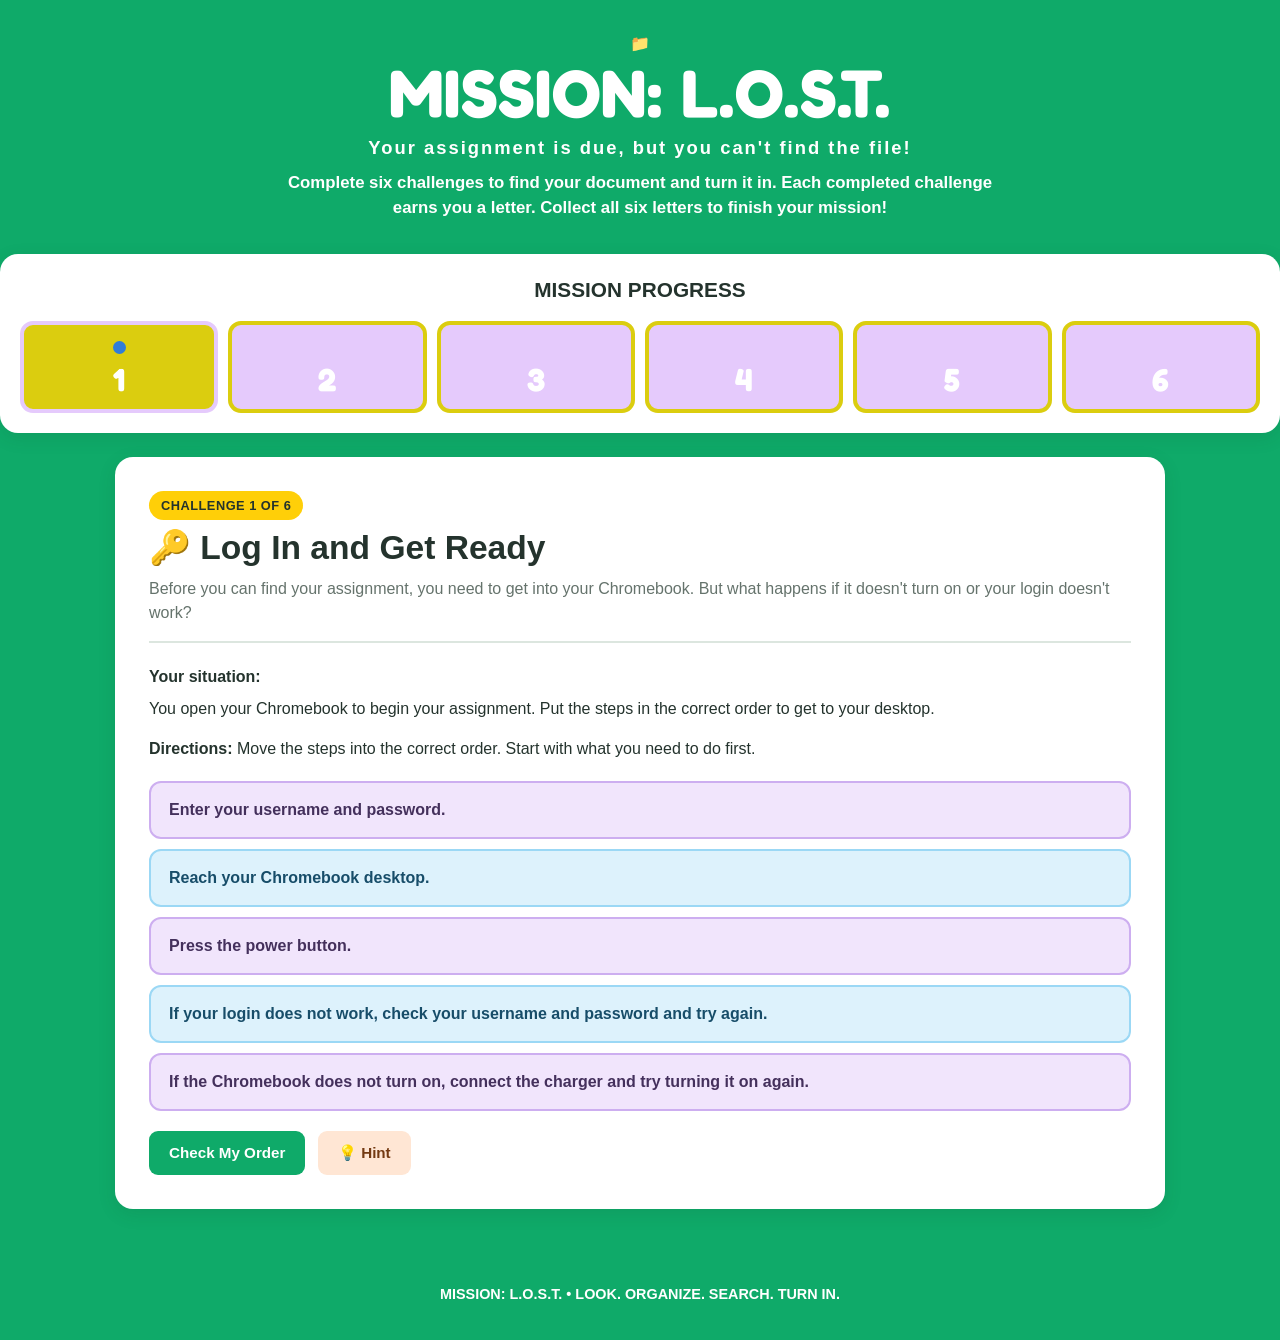
==== commit 94ec9e5a: "Update index.html" ====
--- a/index.html
+++ b/index.html
@@ -8,7 +8,7 @@
   <!-- Helps the page fit properly on phones and tablets. -->
   <meta name="viewport" content="width=device-width, initial-scale=1.0">
 
-  <title>Operation: Algorithm</title>
+  <title>MISSION: L.O.S.T.</title>
 
   <!-- Google Fonts: Bungee for the main title, Fredoka for headings,
        and Nunito for directions and activity text. -->
@@ -32,7 +32,7 @@
     <header class="page-header">
       <div class="header-icon">📁</div>
 
-      <h1>Operation: Algorithm</h1>
+      <h1>MISSION: L.O.S.T.</h1>
 
       <p class="subtitle">
         Your assignment is due, but you can't find the file!
@@ -888,7 +888,7 @@
     ========================================== -->
 
     <footer class="puzzle-footer">
-      <p>Operation: Algorithm • Think carefully. Follow the steps. Do hard things!</p>
+      <p>MISSION: L.O.S.T. • LOOK. ORGANIZE. SEARCH. TURN IN.</p>
     </footer>
 
   </div>
--- a/style.css
+++ b/style.css
@@ -143,26 +143,28 @@
 
 /* =========================================================
    5. PROGRESS TRACKER
+      Six puzzle tiles that change as students complete missions.
    ========================================================= */
 
 .progress-container {
   margin: 0 auto 24px;
-  padding: 18px 22px;
+  padding: 20px;
   background: var(--white);
   border-radius: var(--card-radius);
   box-shadow: var(--shadow);
 }
 
 .progress-heading {
-  margin-bottom: 14px;
+  margin-bottom: 16px;
   text-align: center;
 }
 
 .progress-heading h2 {
   margin: 0;
   font-family: 'Outfit', sans-serif;
-  font-size: 1.25rem;
-  font-weight: 700;
+  font-size: 1.3rem;
+  font-weight: 800;
+  color: var(--dark);
 }
 
 .progress-tracker {
@@ -171,44 +173,101 @@
   gap: 10px;
 }
 
+/* Each puzzle is represented by one tile. */
 .progress-step {
+  display: flex;
+  flex-direction: column;
+  align-items: center;
+  justify-content: center;
   min-width: 0;
-  padding: 10px 4px;
-  background: var(--light-gray);
-  border: 2px solid var(--border);
-  border-radius: 12px;
-  text-align: center;
+  min-height: 92px;
+  padding: 8px 3px;
+
+  background: #E5CAFC;
+  border: 4px solid #DBCD0F;
+  border-radius: 13px;
+
   transition: background 0.2s ease, border-color 0.2s ease;
 }
 
-.progress-step .step-number {
+/* Reserve identical space above every number or letter.
+   This keeps all six characters aligned. */
+.progress-indicator {
+  display: flex;
+  align-items: center;
+  justify-content: center;
+  width: 100%;
+  height: 25px;
+}
+
+/* Active puzzle indicator */
+.active-dot {
   display: block;
-  margin-bottom: 3px;
-  color: var(--gray);
-  font-size: 0.75rem;
-  font-weight: 800;
-}
-
+  width: 13px;
+  height: 13px;
+  background: #307DD9;
+  border-radius: 50%;
+}
+
+/* Large, bold puzzle numbers and revealed letters */
 .progress-step .step-letter {
-  display: block;
-  color: var(--dark);
+  display: flex;
+  align-items: center;
+  justify-content: center;
+  min-height: 40px;
+
+  color: #FFFFFF;
   font-family: 'Fredoka', sans-serif;
-  font-size: 1.7rem;
-  font-weight: 600;
-}
-
+  font-size: 2rem;
+  font-weight: 700;
+  line-height: 1;
+}
+
+/* ACTIVE PUZZLE
+   Yellow background and lavender border. */
+.progress-step.active {
+  background: #DBCD0F;
+  border: 4px solid #E5CAFC;
+}
+
+/* COMPLETED PUZZLE
+   Blue background and yellow border. */
 .progress-step.completed {
-  background: var(--light-yellow);
-  border-color: var(--yellow);
-}
-
-.progress-step.completed .step-letter {
-  color: var(--dark);
-}
-
-.progress-step.active {
-  border: 3px solid var(--green);
-}
+  background: #307DD9;
+  border: 4px solid #DBCD0F;
+}
+
+/* Green checkmark for completed puzzles */
+.progress-step.completed .progress-indicator::before {
+  content: "✓";
+  color: #0FAA69;
+  font-family: 'Nunito Sans', sans-serif;
+  font-size: 1.5rem;
+  font-weight: 900;
+  line-height: 1;
+}
+
+/* Responsive adjustments */
+@media (max-width: 700px) {
+  .progress-tracker {
+    gap: 5px;
+  }
+
+  .progress-step {
+    min-height: 78px;
+    border-width: 3px;
+  }
+
+  .progress-step.active,
+  .progress-step.completed {
+    border-width: 3px;
+  }
+
+  .progress-step .step-letter {
+    font-size: 1.6rem;
+  }
+}
+
 
 
 /* =========================================================
@@ -1099,3 +1158,15 @@
     transition-duration: 0.01ms !important;
   }
 }
+
+
+/* Make puzzle visibility follow the hidden attribute
+   controlled by JavaScript. */
+
+.puzzle[hidden] {
+  display: none !important;
+}
+
+.puzzle:not([hidden]) {
+  display: block;
+}
